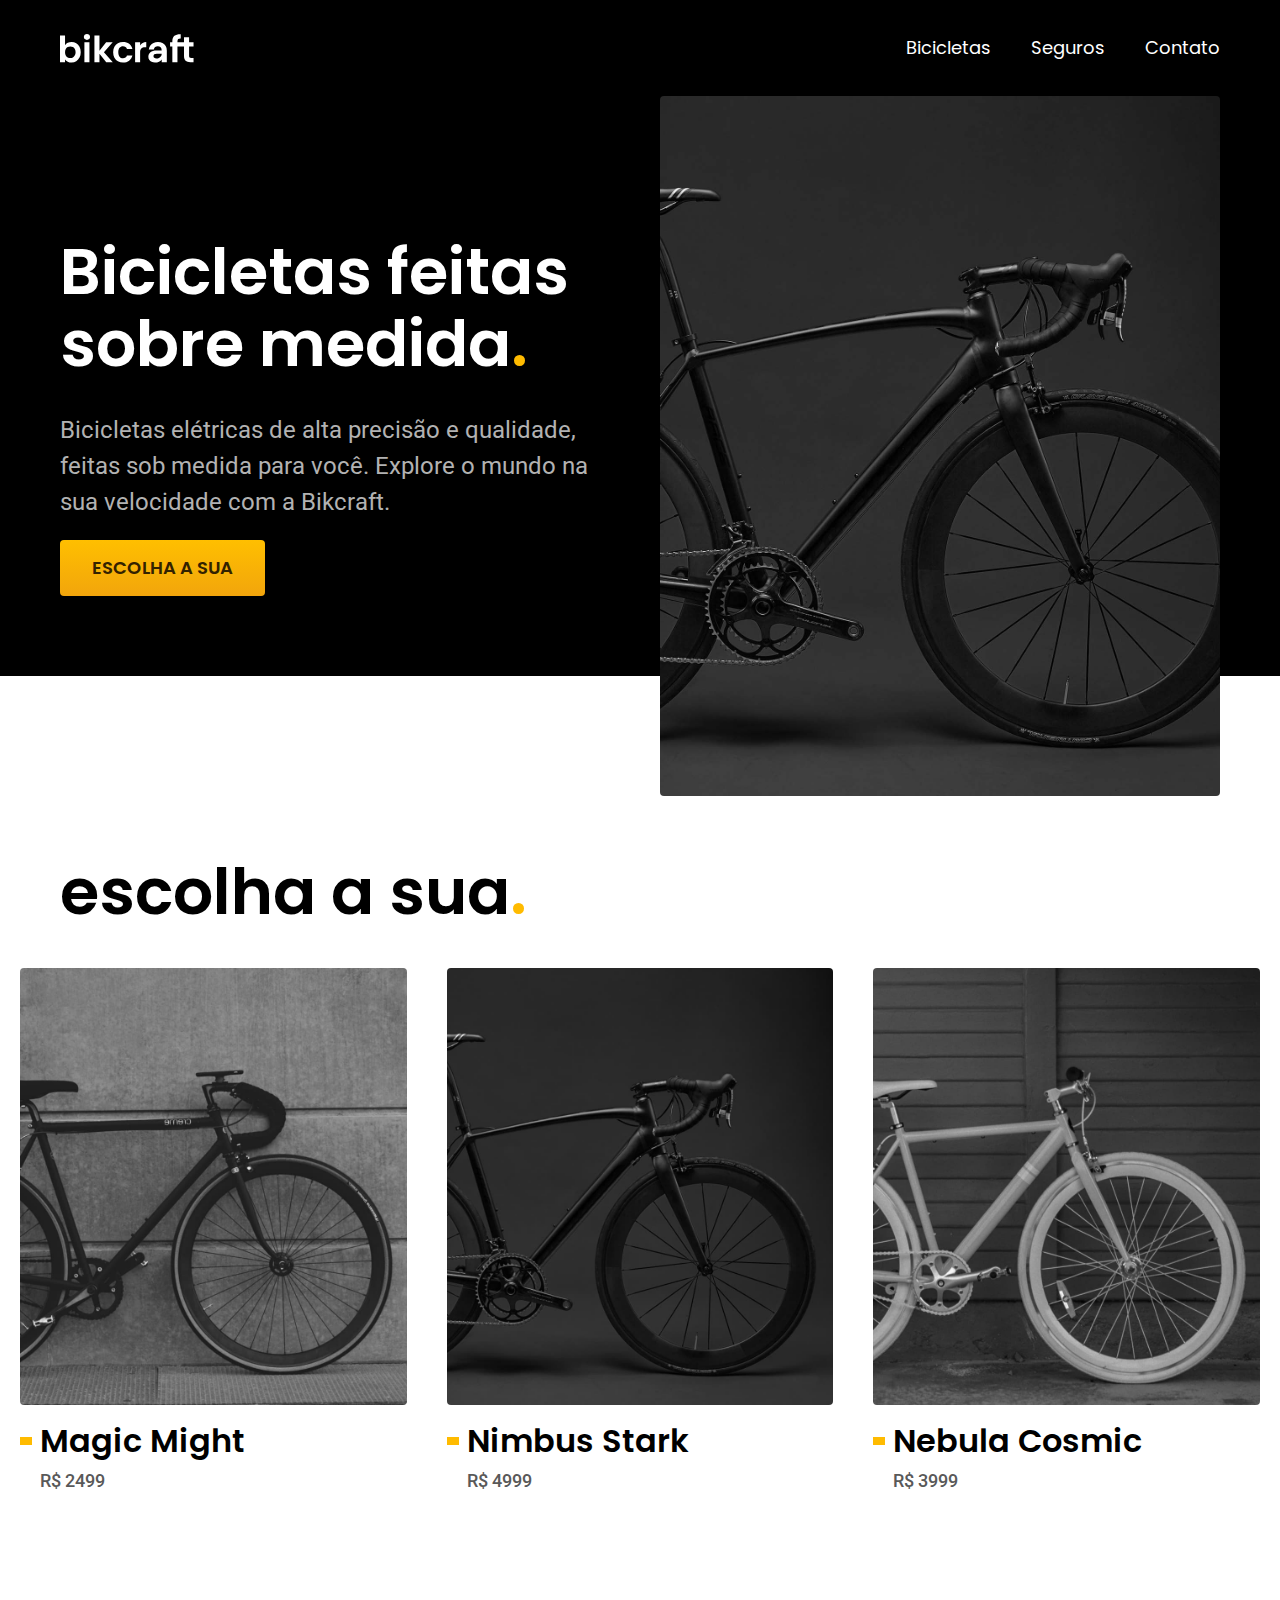
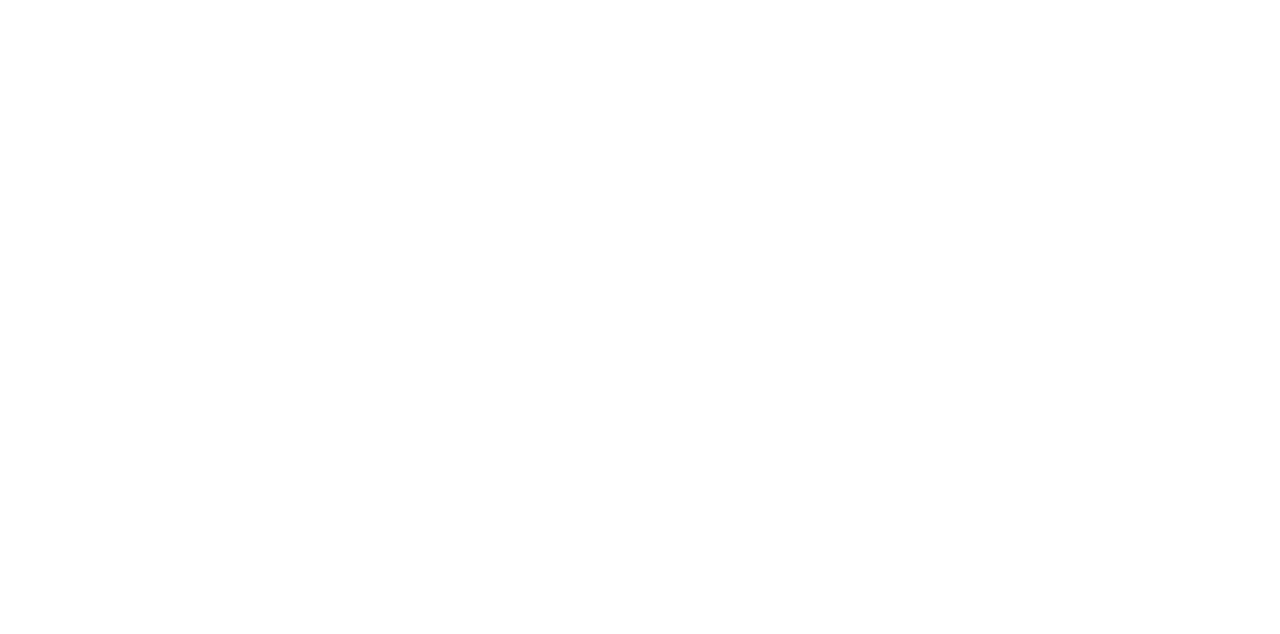
==== index.html @ d70c9c98 "descomentei-fontes" ====
<!DOCTYPE html>
<html lang="pt-br">

<head>
  <meta charset="UTF-8">
  <meta name="viewport" content="width=device-width, initial-scale=1.0">
  <title>Bikcraft - Bicicletas Elétricas</title>
  <meta name="description" content="Bicicletas elétricas de alta precisão e qualidade, feitas sob medida para o cliente. Explore o mundo na sua velocidade com a Bikcraft.">

  <link rel="stylesheet" href="./css/style.css">

  <link rel="preconnect" href="https://fonts.googleapis.com">
  <link rel="preconnect" href="https://fonts.gstatic.com" crossorigin>
  <link href="https://fonts.googleapis.com/css2?family=Poppins:wght@400;600&family=Roboto:wght@400;500&display=swap" rel="stylesheet">
</head>

<body>
  <header class="header-bg">
    <div class="header container">
      <a href="./">
        <img src="./img/bikcraft.svg" alt="Bokcraft">
      </a>

      <nav aria-label="primaria">
        <ul class="header-menu font-1-m cor-0">
          <li><a href="./bicicletas.html">Bicicletas</a></li>
          <li><a href="./seguros.html">Seguros</a></li>
          <li><a href="./contato.html">Contato</a></li>
        </ul>
      </nav>
    </div>
  </header>

  <main class="introducao-bg">
    <div class="introducao container">
      <div class="introducao-conteudo">
        <h1 class="font-1-xxl cor-0">Bicicletas feitas sobre medida<span class="cor-p1">.</span></h1>
        <p class="font-2-l cor-5">Bicicletas elétricas de alta precisão e qualidade, feitas sob medida para você. Explore o mundo na sua velocidade com a Bikcraft.</p>
        <a class="botao" href="./bicicletas.html">Escolha a sua</a>
      </div>
      <div>
        <img src="./img/fotos/introducao.jpg" alt="Bicicleta elétrica preta.">
      </div>
    </div>
  </main>

  <article class="bicicletas-lista">
    <h2 class="container font-1-xxl">escolha a sua<span class="cor-p1">.</span></h2>

    <ul>
      <li>
        <a href="./bicicletas/magic.html">
          <img src="./img/bicicletas/magic-home.jpg" alt="Bicicleta Home">
          <h3 class="font-1-xl">Magic Might</h3>
          <span class="font-2-m cor-8">R$ 2499</span>
        </a>
      </li>
      <li>
        <a href="./bicicletas/nimbus.html">
          <img src="./img/bicicletas/nimbus-home.jpg" alt="Bicicleta Home">
          <h3 class="font-1-xl">Nimbus Stark</h3>
          <span class="font-2-m cor-8">R$ 4999</span>
        </a>
      </li>
      <li>
        <a href="./bicicletas/nebula.html">
          <img src="./img/bicicletas/nebula-home.jpg" alt="Bicicleta Home">
          <h3 class="font-1-xl">Nebula Cosmic</h3>
          <span class="font-2-m cor-8">R$ 3999</span>
        </a>
      </li>
    </ul>
  </article>
</body>

</html>
---- css/style.css ----
@import "./global/global.css";
@import "./utilidades/tipografia.css";
@import "./utilidades/cores.css";

@import "./global/header.css";

/* UTILIDADES */
@import "./utilidades/componentes.css";

/* HOME */
@import "./home/introducao.css";

/* BICICLETAS */
@import "./bicicletas/bicicletas-lista.css";
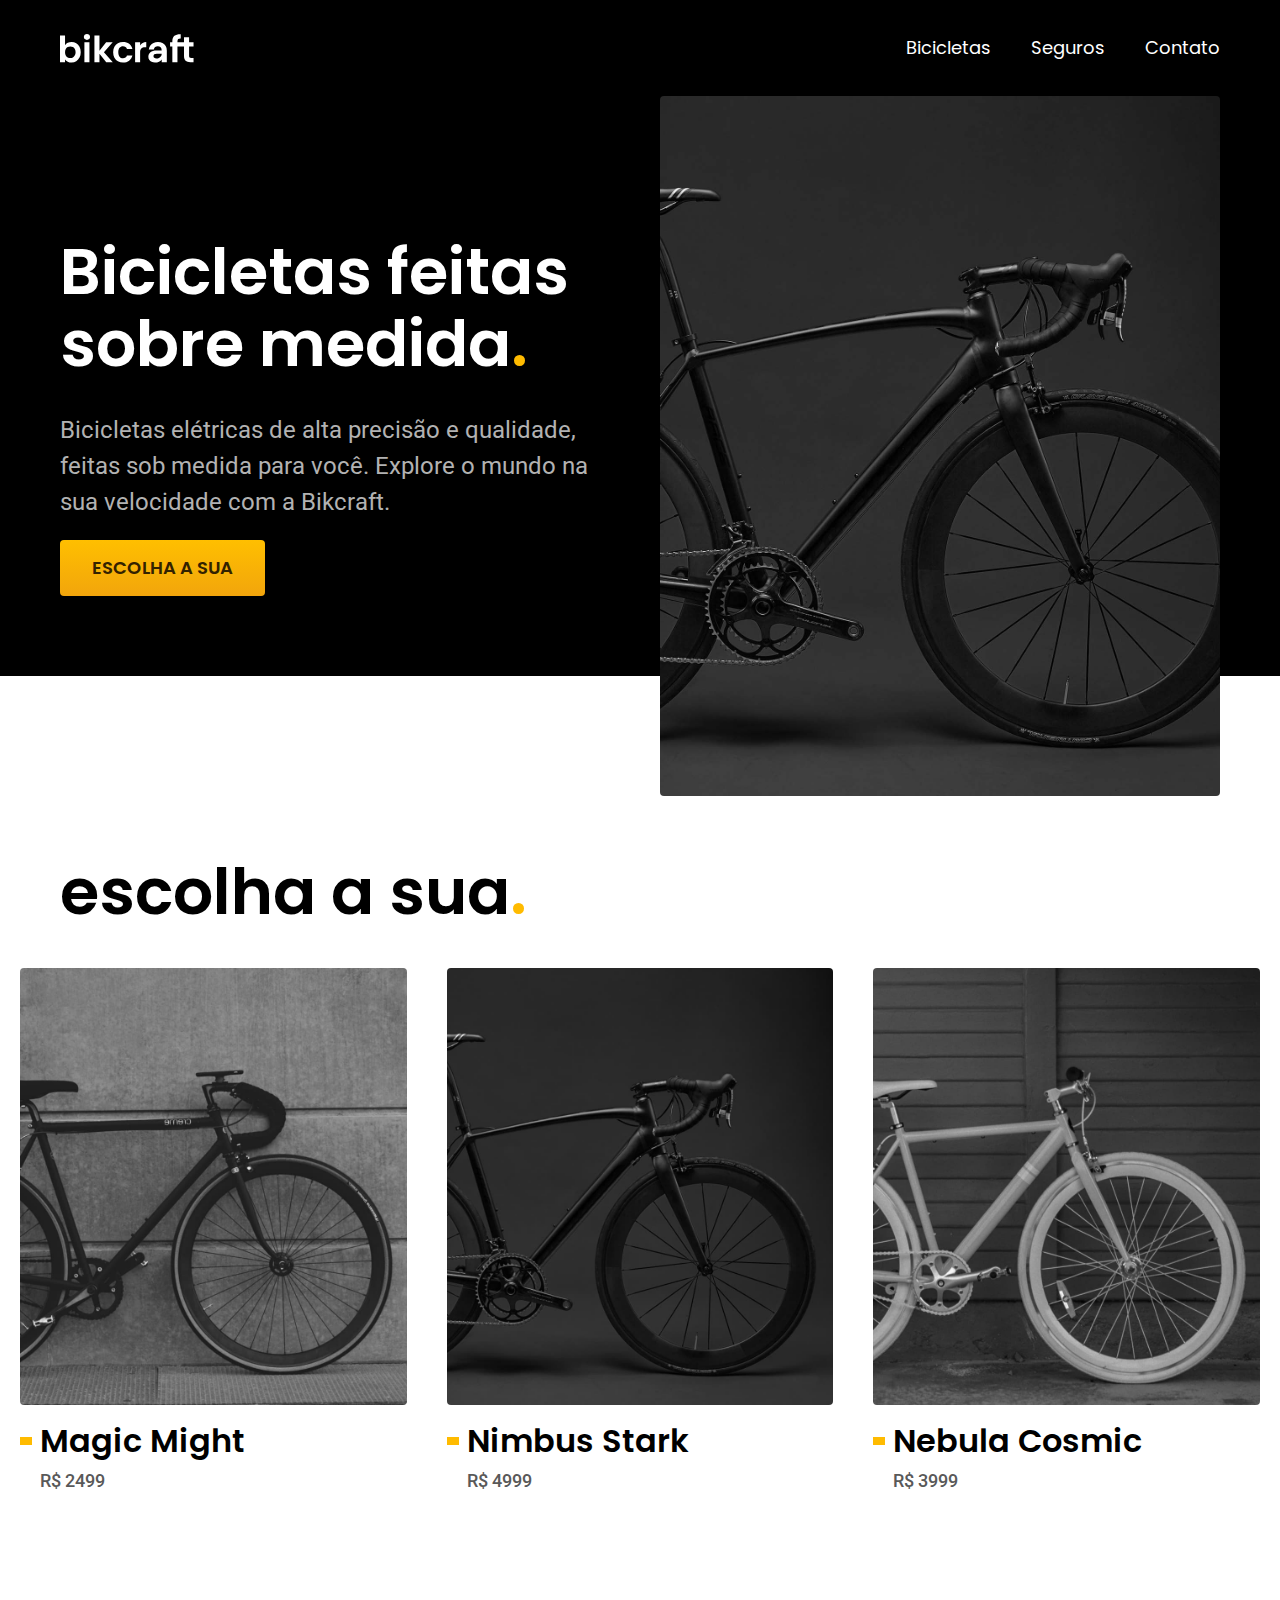
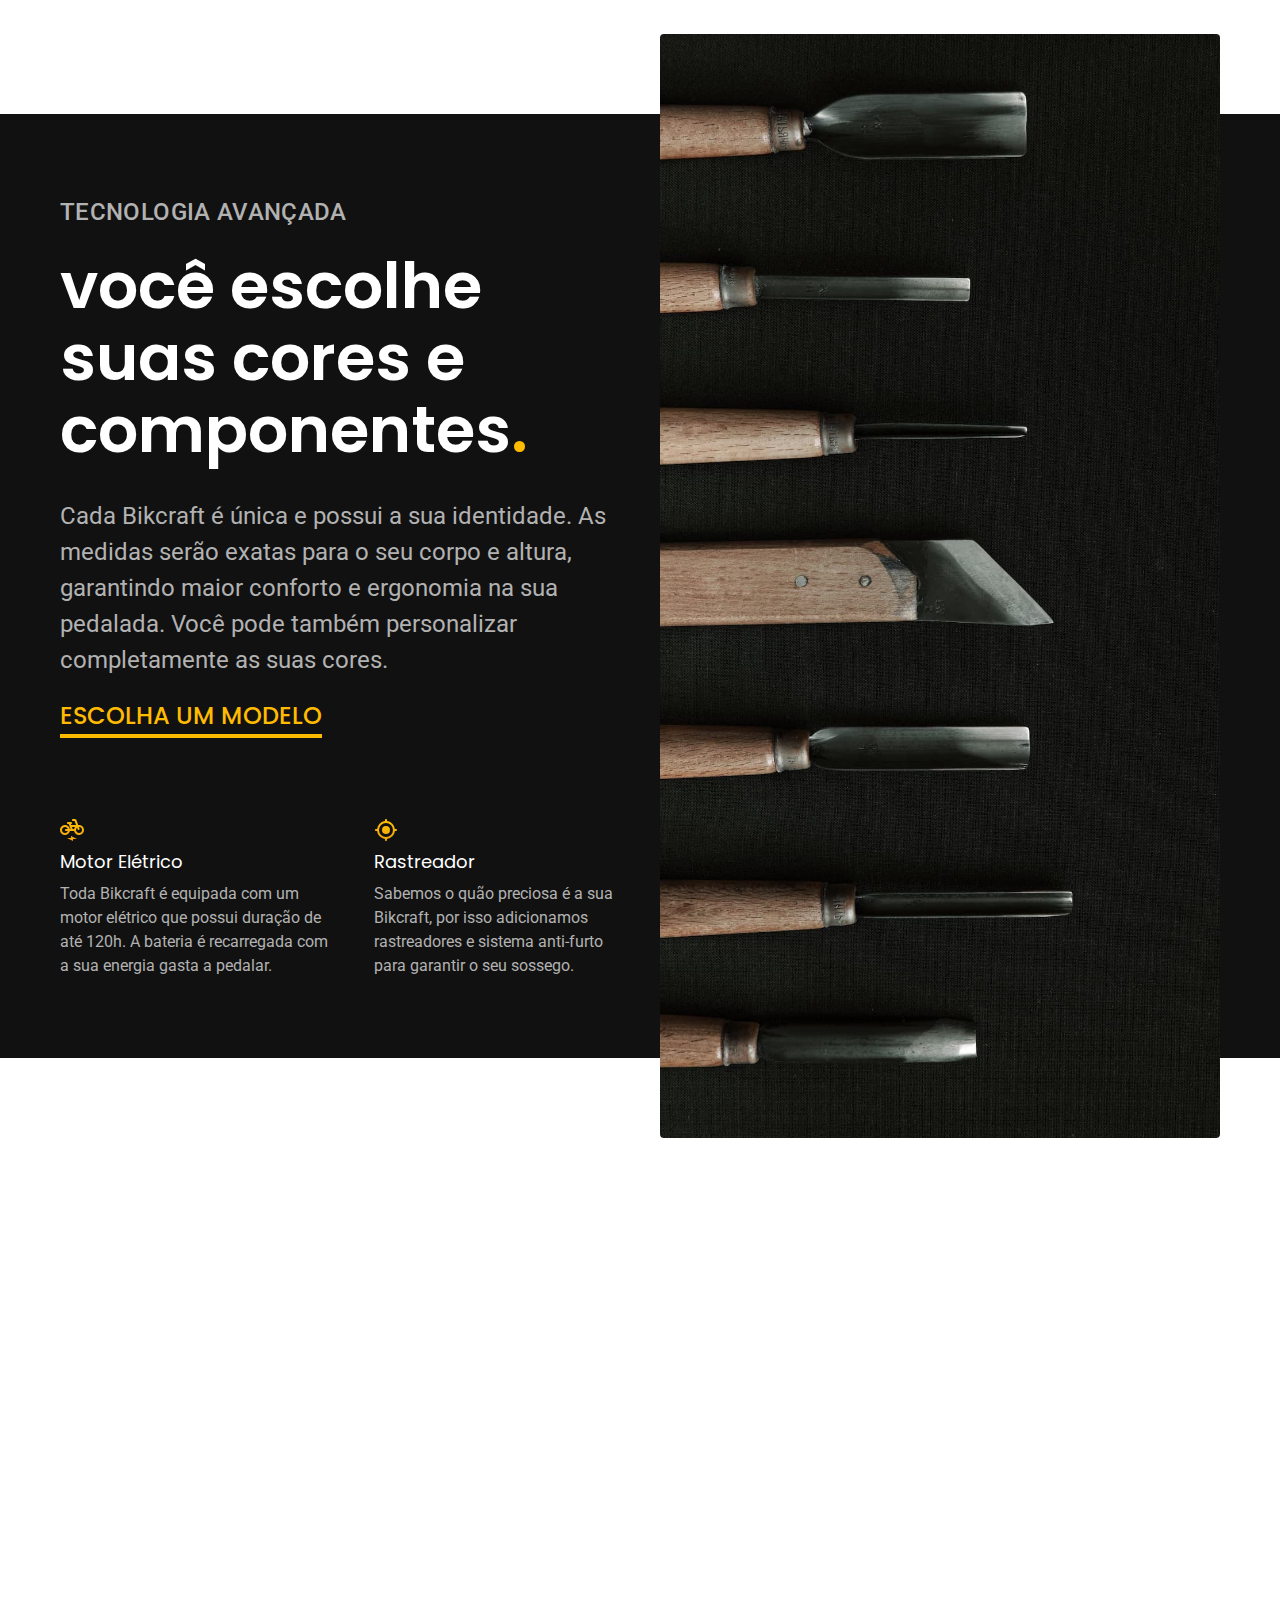
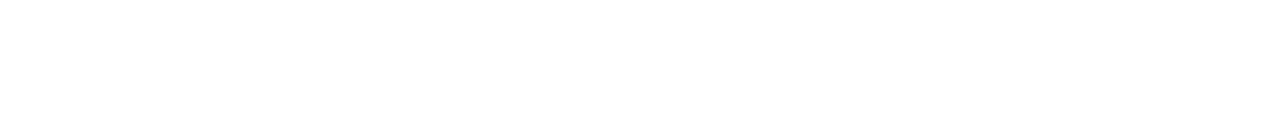
==== commit e5528b30: "tecnologia-css" ====
--- a/index.html
+++ b/index.html
@@ -71,6 +71,32 @@
       </li>
     </ul>
   </article>
+
+  <article class="tecnologia-bg">
+    <div class="tecnologia container">
+      <div class="tecnologia-conteudo">
+        <span class="font-2-l-b cor-5">Tecnologia Avançada</span>
+        <h2 class="font-1-xxl cor-0">você escolhe suas cores e componentes<span class="cor-p1">.</span></h2>
+        <p class="font-2-l cor-5">Cada Bikcraft é única e possui a sua identidade. As medidas serão exatas para o seu corpo e altura, garantindo maior conforto e ergonomia na sua pedalada. Você pode também personalizar completamente as suas cores.</p>
+        <a class="link" href="./bicicletas.html">Escolha um modelo</a>
+        <div class="tecnologia-vantagens">
+          <div>
+            <img src="./img/icones/eletrica.svg" alt="">
+            <h3 class="font-1-m cor-0">Motor Elétrico</h3>
+            <p class="font-2-s cor-5">Toda Bikcraft é equipada com um motor elétrico que possui duração de até 120h. A bateria é recarregada com a sua energia gasta a pedalar.</p>
+          </div>
+          <div>
+            <img src="./img/icones/rastreador.svg" alt="">
+            <h3 class="font-1-m cor-0">Rastreador</h3>
+            <p class="font-2-s cor-5">Sabemos o quão preciosa é a sua Bikcraft, por isso adicionamos rastreadores e sistema anti-furto para garantir o seu sossego.</p>
+          </div>
+        </div>
+      </div>
+      <div class="tecnologia-imagem">
+        <img src="./img/fotos/tecnologia.jpg" alt="">
+      </div>
+    </div>
+  </article>
 </body>
 
 </html>--- a/css/style.css
+++ b/css/style.css
@@ -9,6 +9,7 @@
 
 /* HOME */
 @import "./home/introducao.css";
+@import "./home/tecnologia.css";
 
 /* BICICLETAS */
 @import "./bicicletas/bicicletas-lista.css";
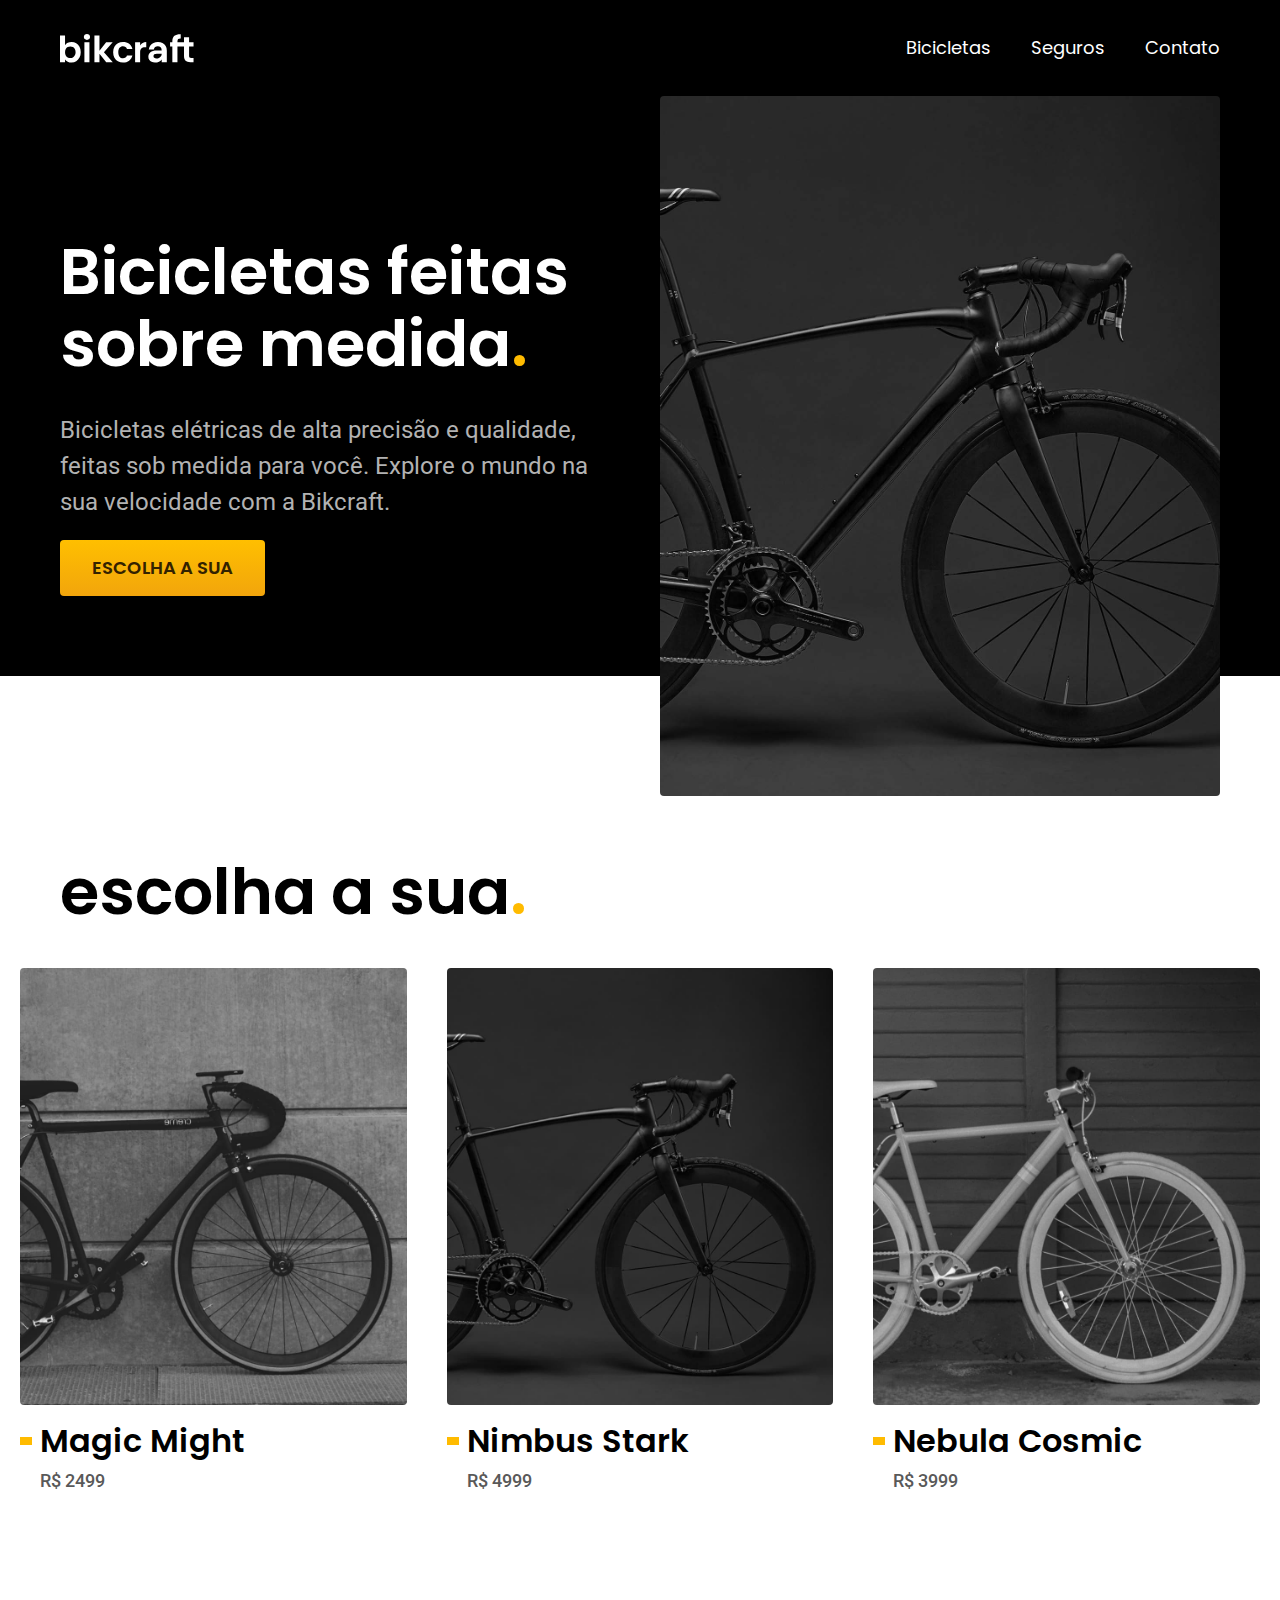
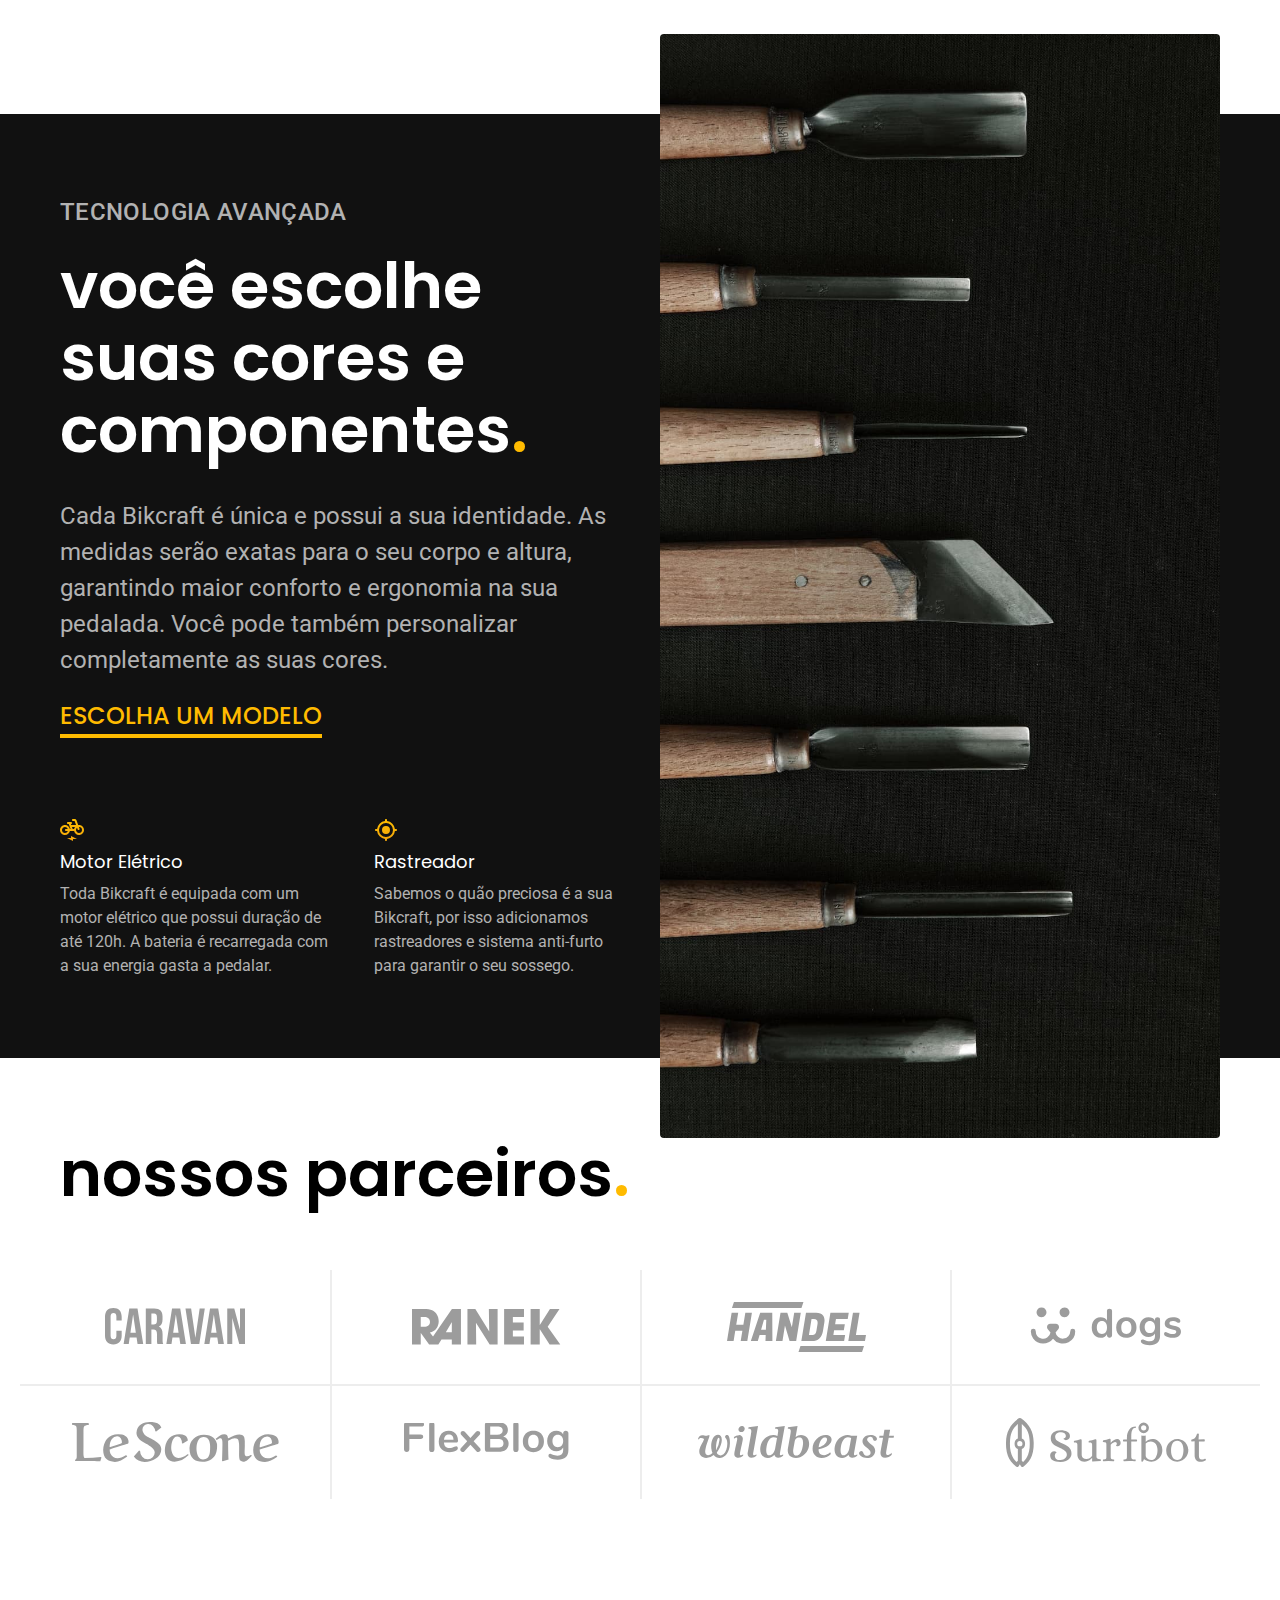
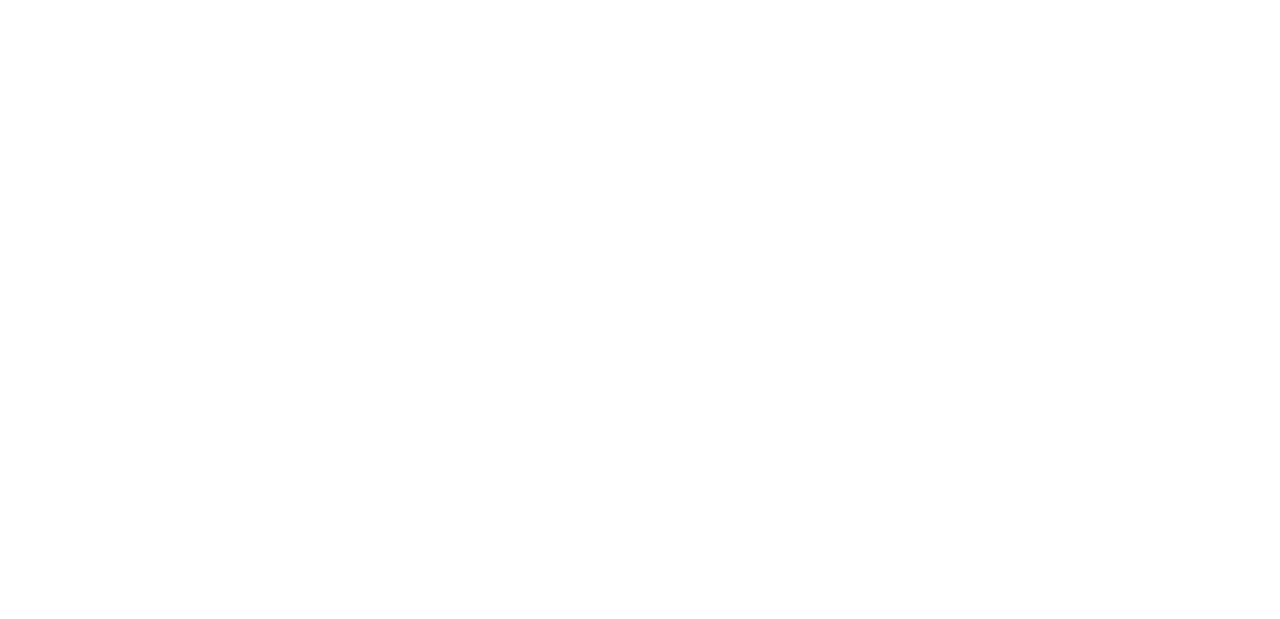
==== commit 956ee604: "parceiros" ====
--- a/index.html
+++ b/index.html
@@ -97,6 +97,21 @@
       </div>
     </div>
   </article>
+
+  <section class="parceiros" aria-label="Nossos parceiros">
+    <h2 class="container font-1-xxl">nossos parceiros<span class="cor-p1">.</span></h2>
+
+    <ul>
+      <li><img src="./img/parceiros/caravan.svg" alt="caravan"></li>
+      <li><img src="./img/parceiros/ranek.svg" alt="ranek"></li>
+      <li><img src="./img/parceiros/handel.svg" alt="handel"></li>
+      <li><img src="./img/parceiros/dogs.svg" alt="dogs"></li>
+      <li><img src="./img/parceiros/lescone.svg" alt="lescone"></li>
+      <li><img src="./img/parceiros/flexblog.svg" alt="flexblog"></li>
+      <li><img src="./img/parceiros/wildbeast.svg" alt="wildbeast"></li>
+      <li><img src="./img/parceiros/surfbot.svg" alt="surfbot"></li>
+    </ul>
+  </section>
 </body>
 
 </html>--- a/css/style.css
+++ b/css/style.css
@@ -10,6 +10,7 @@
 /* HOME */
 @import "./home/introducao.css";
 @import "./home/tecnologia.css";
+@import "./home/parceiros.css";
 
 /* BICICLETAS */
 @import "./bicicletas/bicicletas-lista.css";
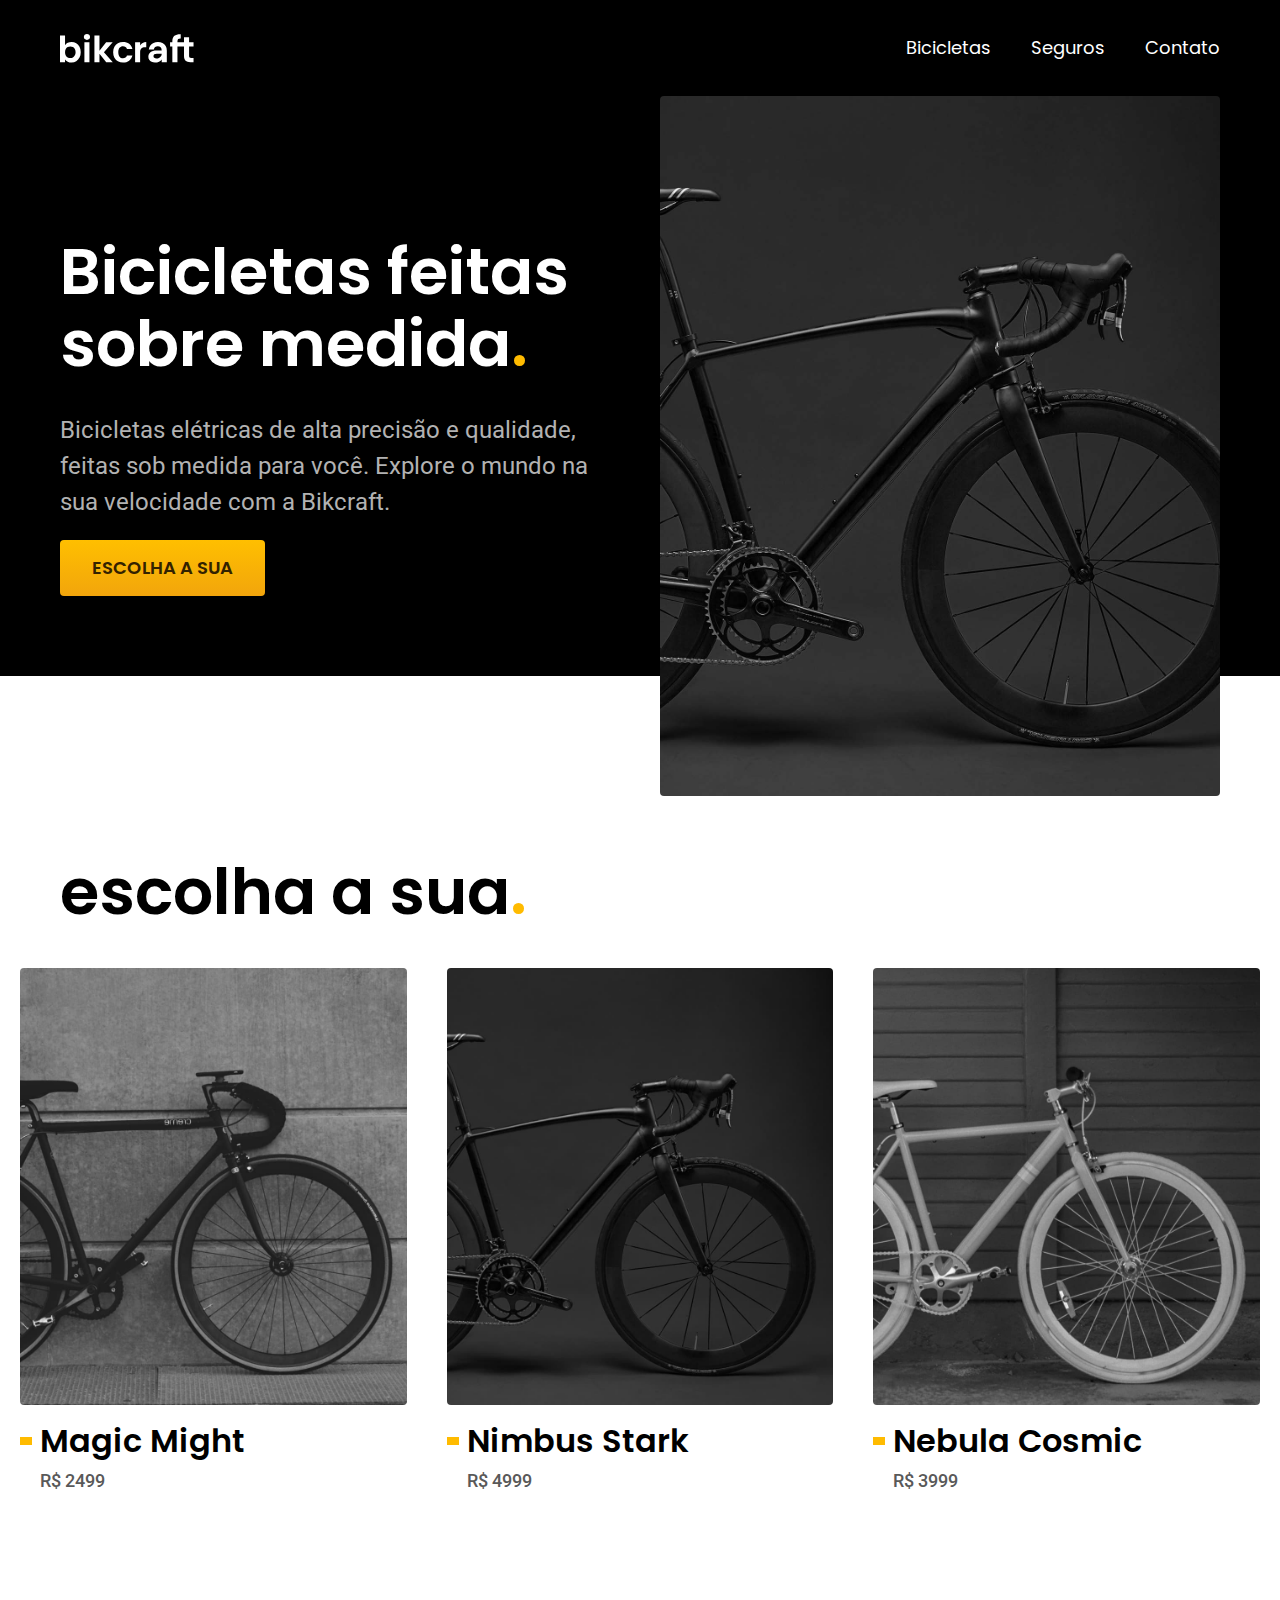
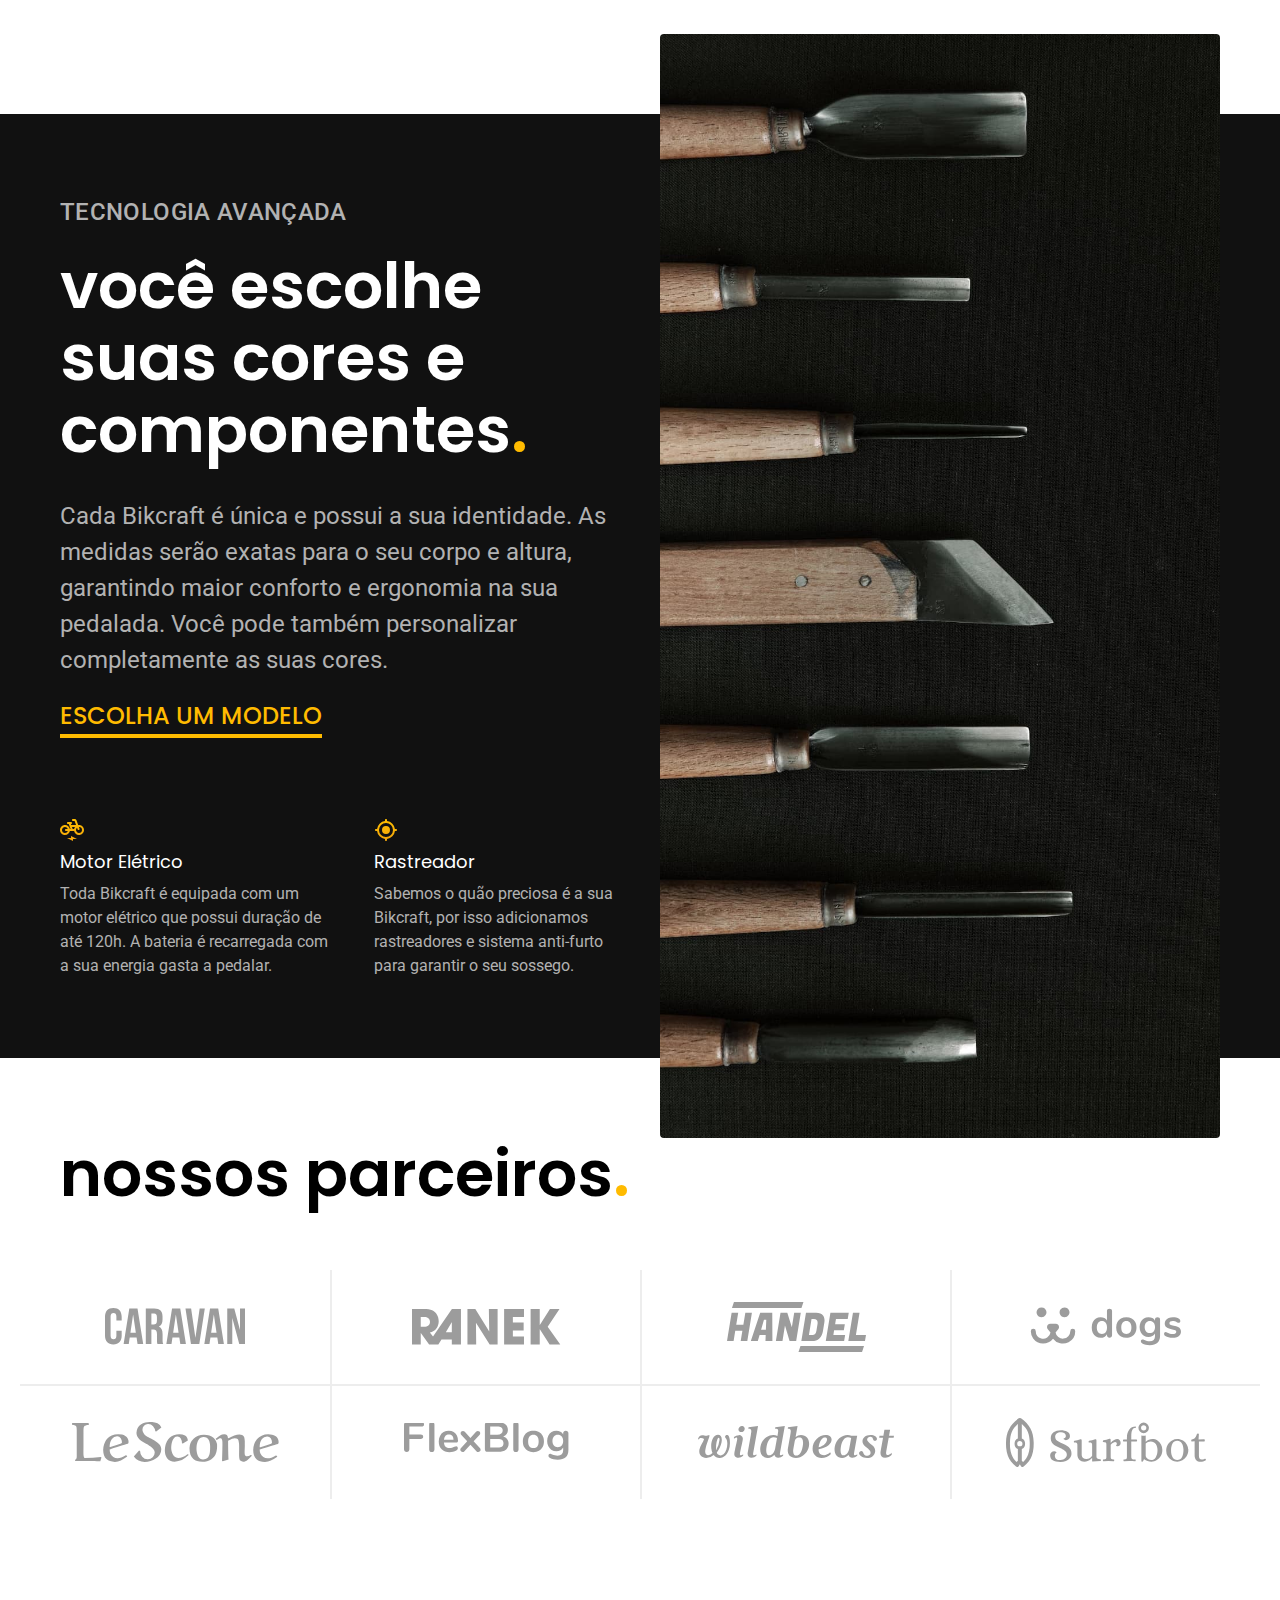
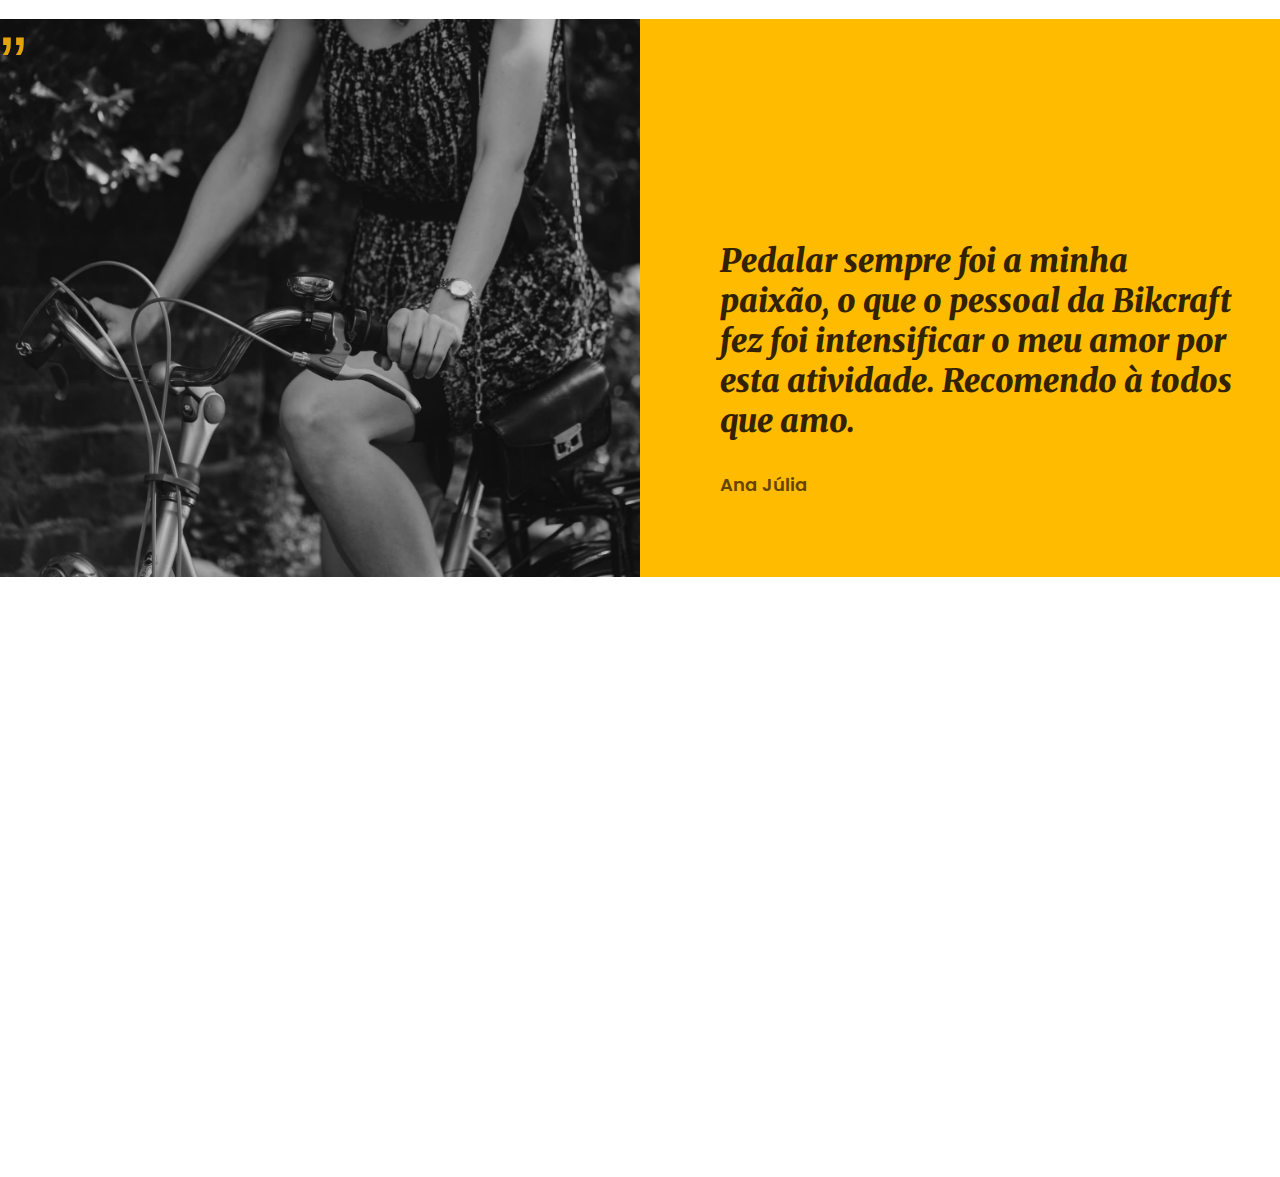
==== commit 952f6d4f: "depoimentos" ====
--- a/index.html
+++ b/index.html
@@ -11,7 +11,7 @@
 
   <link rel="preconnect" href="https://fonts.googleapis.com">
   <link rel="preconnect" href="https://fonts.gstatic.com" crossorigin>
-  <link href="https://fonts.googleapis.com/css2?family=Poppins:wght@400;600&family=Roboto:wght@400;500&display=swap" rel="stylesheet">
+  <link href="https://fonts.googleapis.com/css2?family=Poppins:wght@400;600&family=Roboto:wght@400;500&family=Merriweather:ital,wght@1,900&display=swap" rel="stylesheet">
 </head>
 
 <body>
@@ -112,6 +112,18 @@
       <li><img src="./img/parceiros/surfbot.svg" alt="surfbot"></li>
     </ul>
   </section>
+
+  <section class="depoimento" aria-label="Depoimento">
+    <div>
+      <img src="./img/fotos/depoimento.jpg" alt="Pessoa pedalando uma bicicleta Bikcraft">
+    </div>
+    <div class="depoimento-conteudo">
+      <blockquote class="font-1-xl cor-p5">
+        <p>Pedalar sempre foi a minha paixão, o que o pessoal da Bikcraft fez foi intensificar o meu amor por esta atividade. Recomendo à todos que amo.</p>
+      </blockquote>
+      <span class="font-1-m-b cor-p4">Ana Júlia</span>
+    </div>
+  </section>
 </body>
 
 </html>--- a/css/style.css
+++ b/css/style.css
@@ -11,6 +11,7 @@
 @import "./home/introducao.css";
 @import "./home/tecnologia.css";
 @import "./home/parceiros.css";
+@import "./home/depoimento.css";
 
 /* BICICLETAS */
 @import "./bicicletas/bicicletas-lista.css";
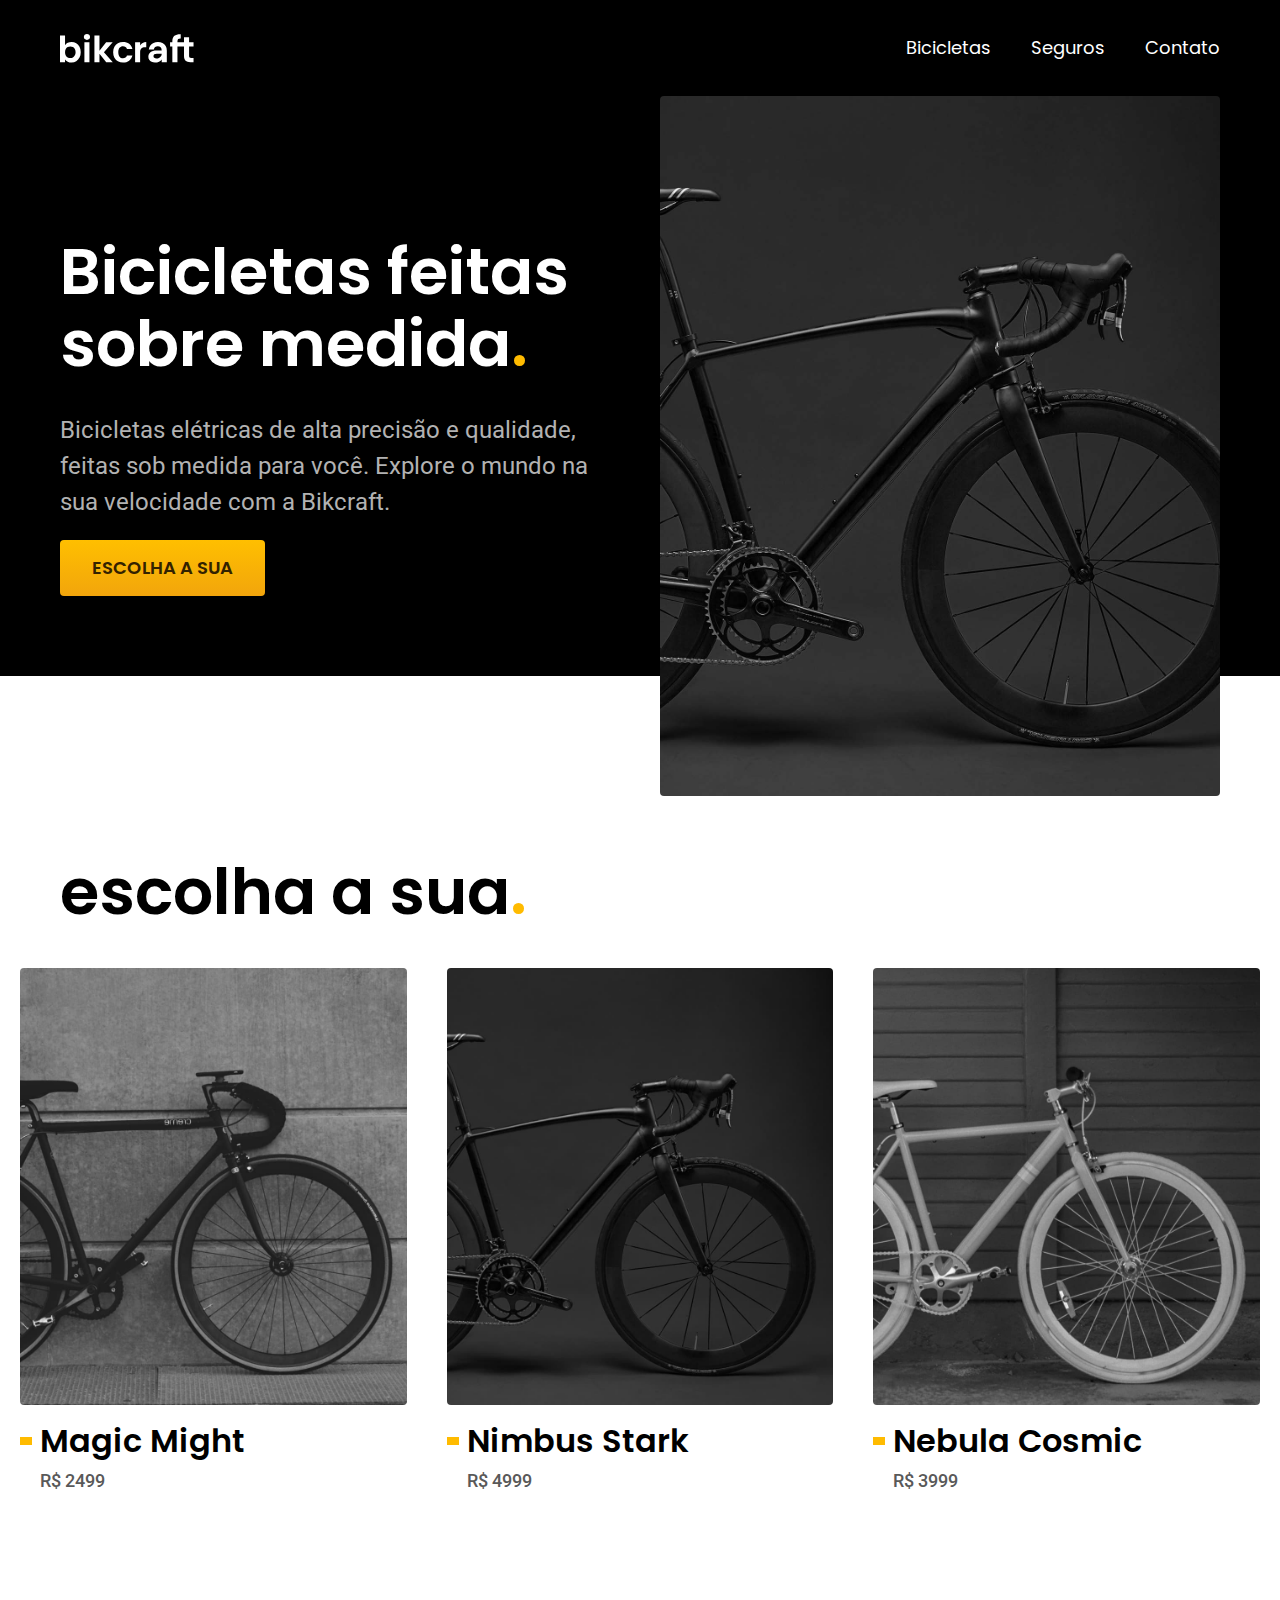
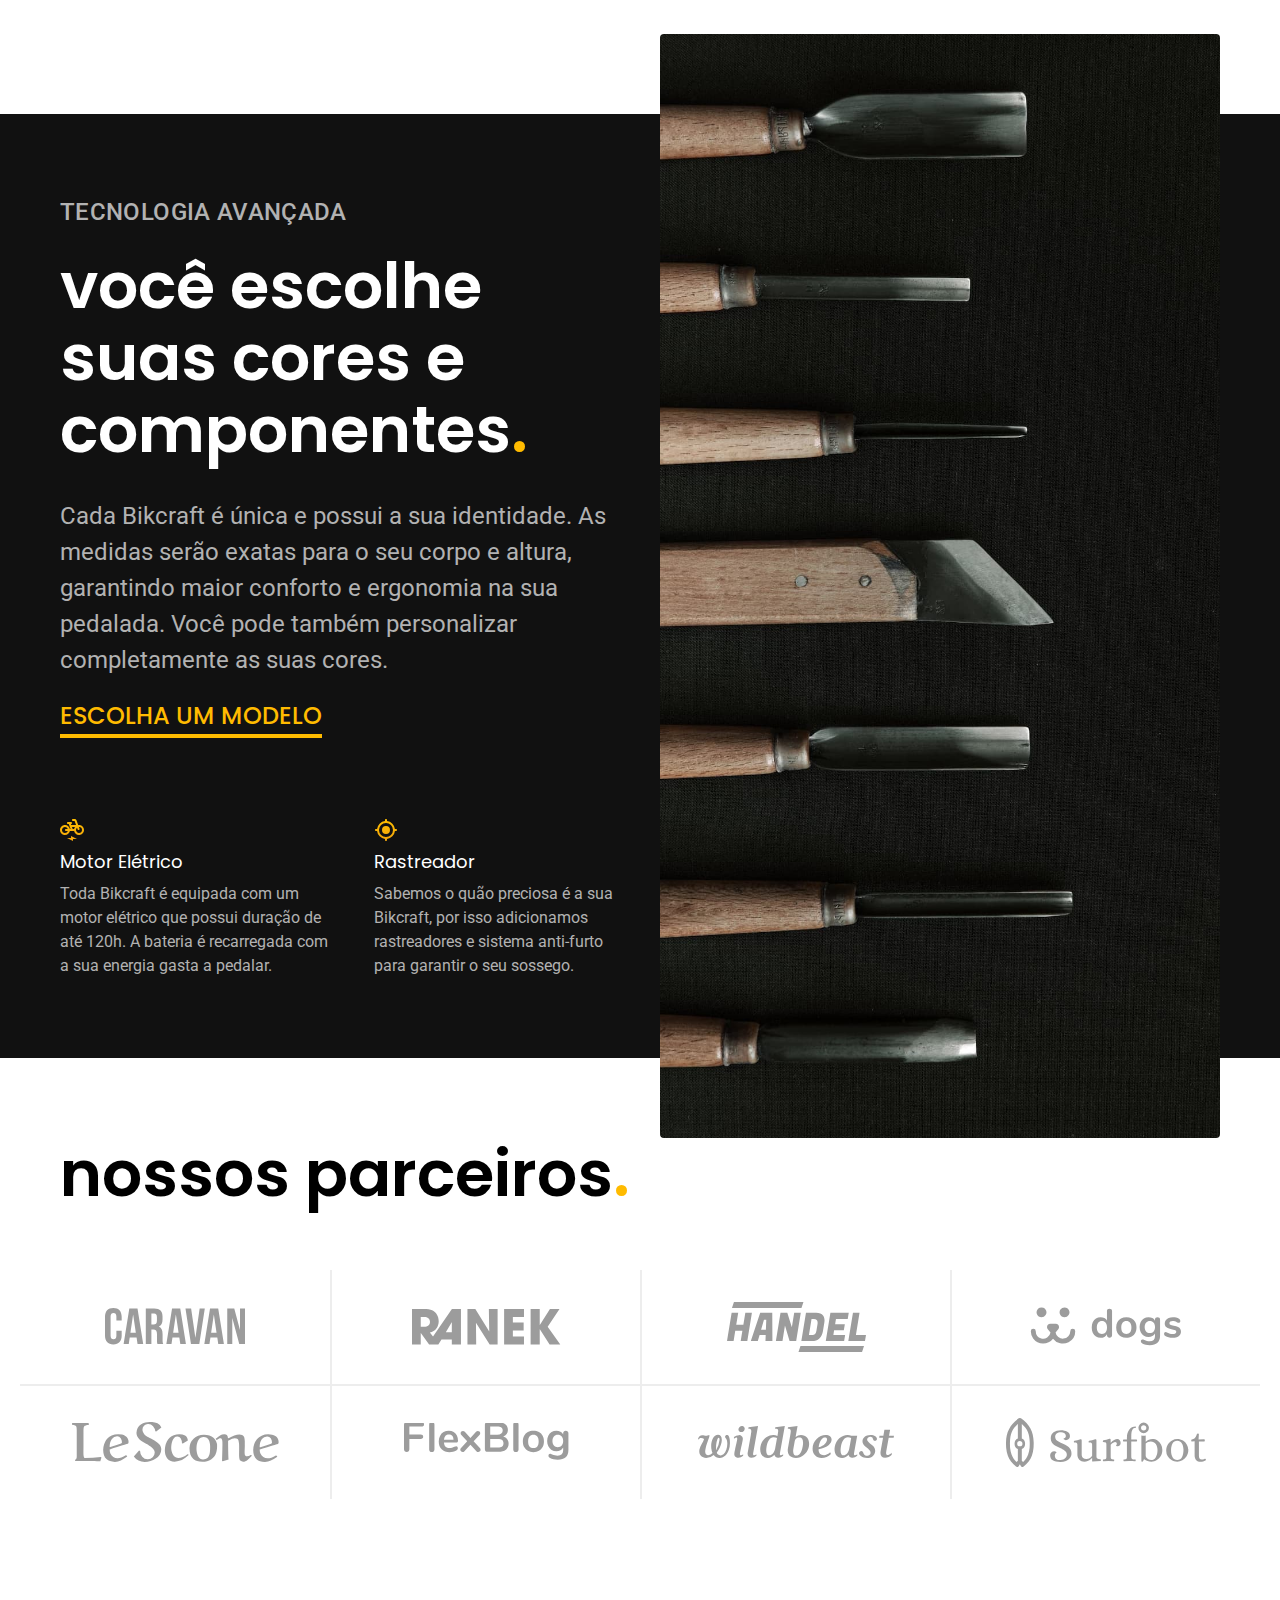
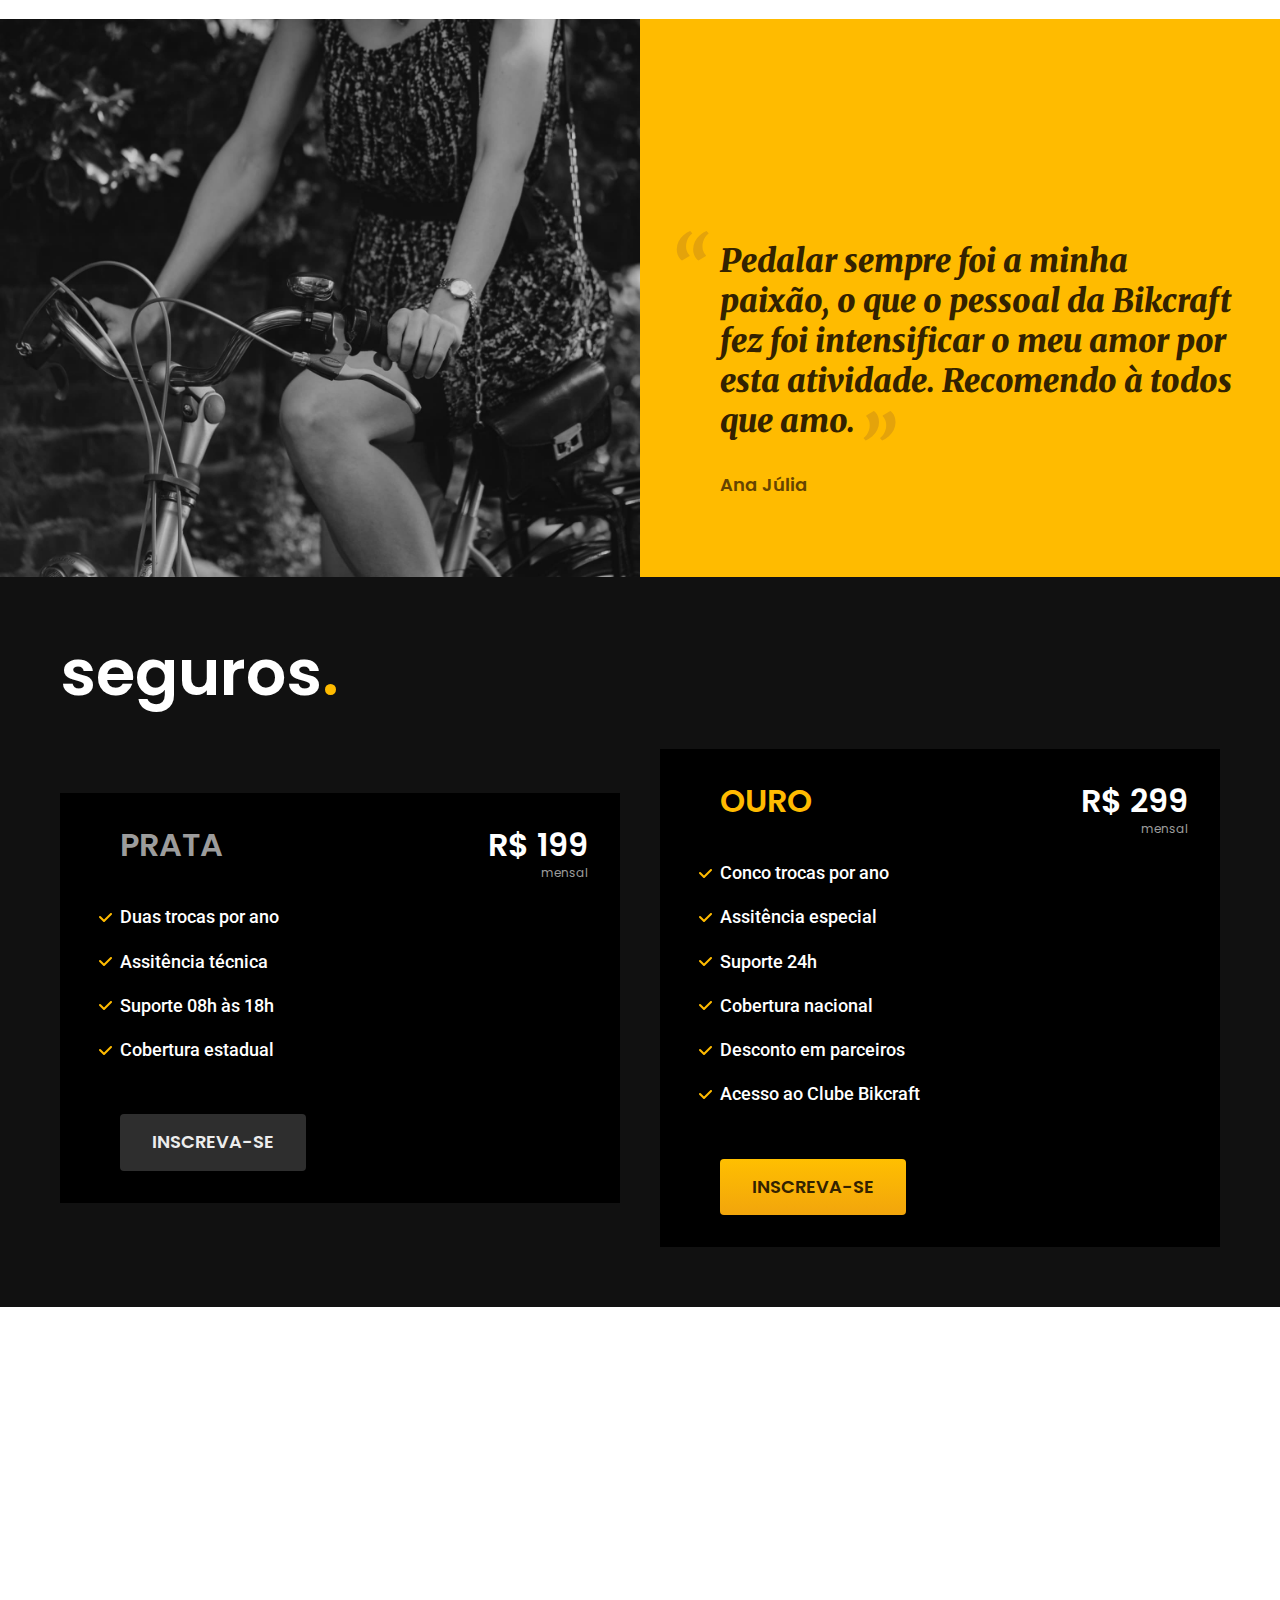
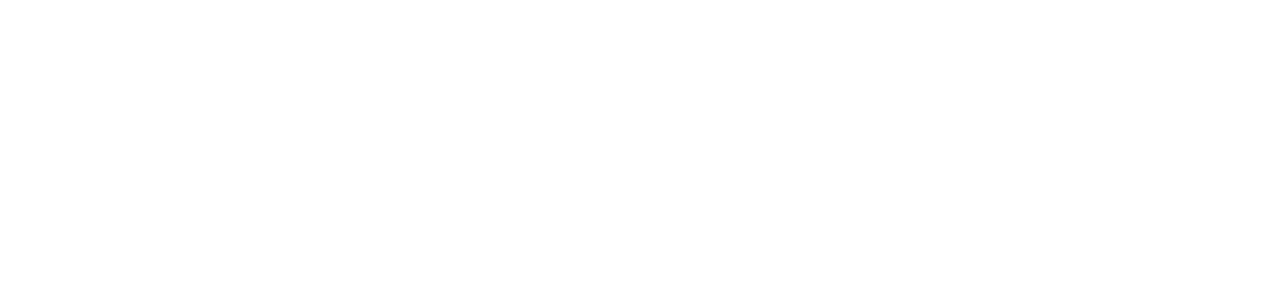
==== commit 797c57b4: "seguros" ====
--- a/index.html
+++ b/index.html
@@ -124,6 +124,36 @@
       <span class="font-1-m-b cor-p4">Ana Júlia</span>
     </div>
   </section>
+
+  <article class="seguros-bg">
+    <div class="seguros container">
+      <h2 class="font-1-xxl cor-0">seguros<span class="cor-p1">.</span></h2>
+      <div class="seguros-item">
+        <h3 class="font-1-xl cor-6">PRATA</h3>
+        <span class="font-1-xl cor-0">R$ 199 <span class="font-1-xs cor-6">mensal</span></span>
+        <ul class="font-2-m cor-0">
+          <li>Duas trocas por ano</li>
+          <li>Assitência técnica</li>
+          <li>Suporte 08h às 18h</li>
+          <li>Cobertura estadual</li>
+        </ul>
+        <a class="botao secundario" href="./orcamento.html">Inscreva-se</a>
+      </div>
+      <div class="seguros-item">
+        <h3 class="font-1-xl cor-p1">OURO</h3>
+        <span class="font-1-xl cor-0">R$ 299 <span class="font-1-xs cor-6">mensal</span></span>
+        <ul class="font-2-m cor-0">
+          <li>Conco trocas por ano</li>
+          <li>Assitência especial</li>
+          <li>Suporte 24h</li>
+          <li>Cobertura nacional</li>
+          <li>Desconto em parceiros</li>
+          <li>Acesso ao Clube Bikcraft</li>
+        </ul>
+        <a class="botao" href="./orcamento.html">Inscreva-se</a>
+      </div>
+    </div>
+  </article>
 </body>
 
 </html>--- a/css/style.css
+++ b/css/style.css
@@ -15,3 +15,6 @@
 
 /* BICICLETAS */
 @import "./bicicletas/bicicletas-lista.css";
+
+/* SEGUROS */
+@import "./seguros/seguros.css";
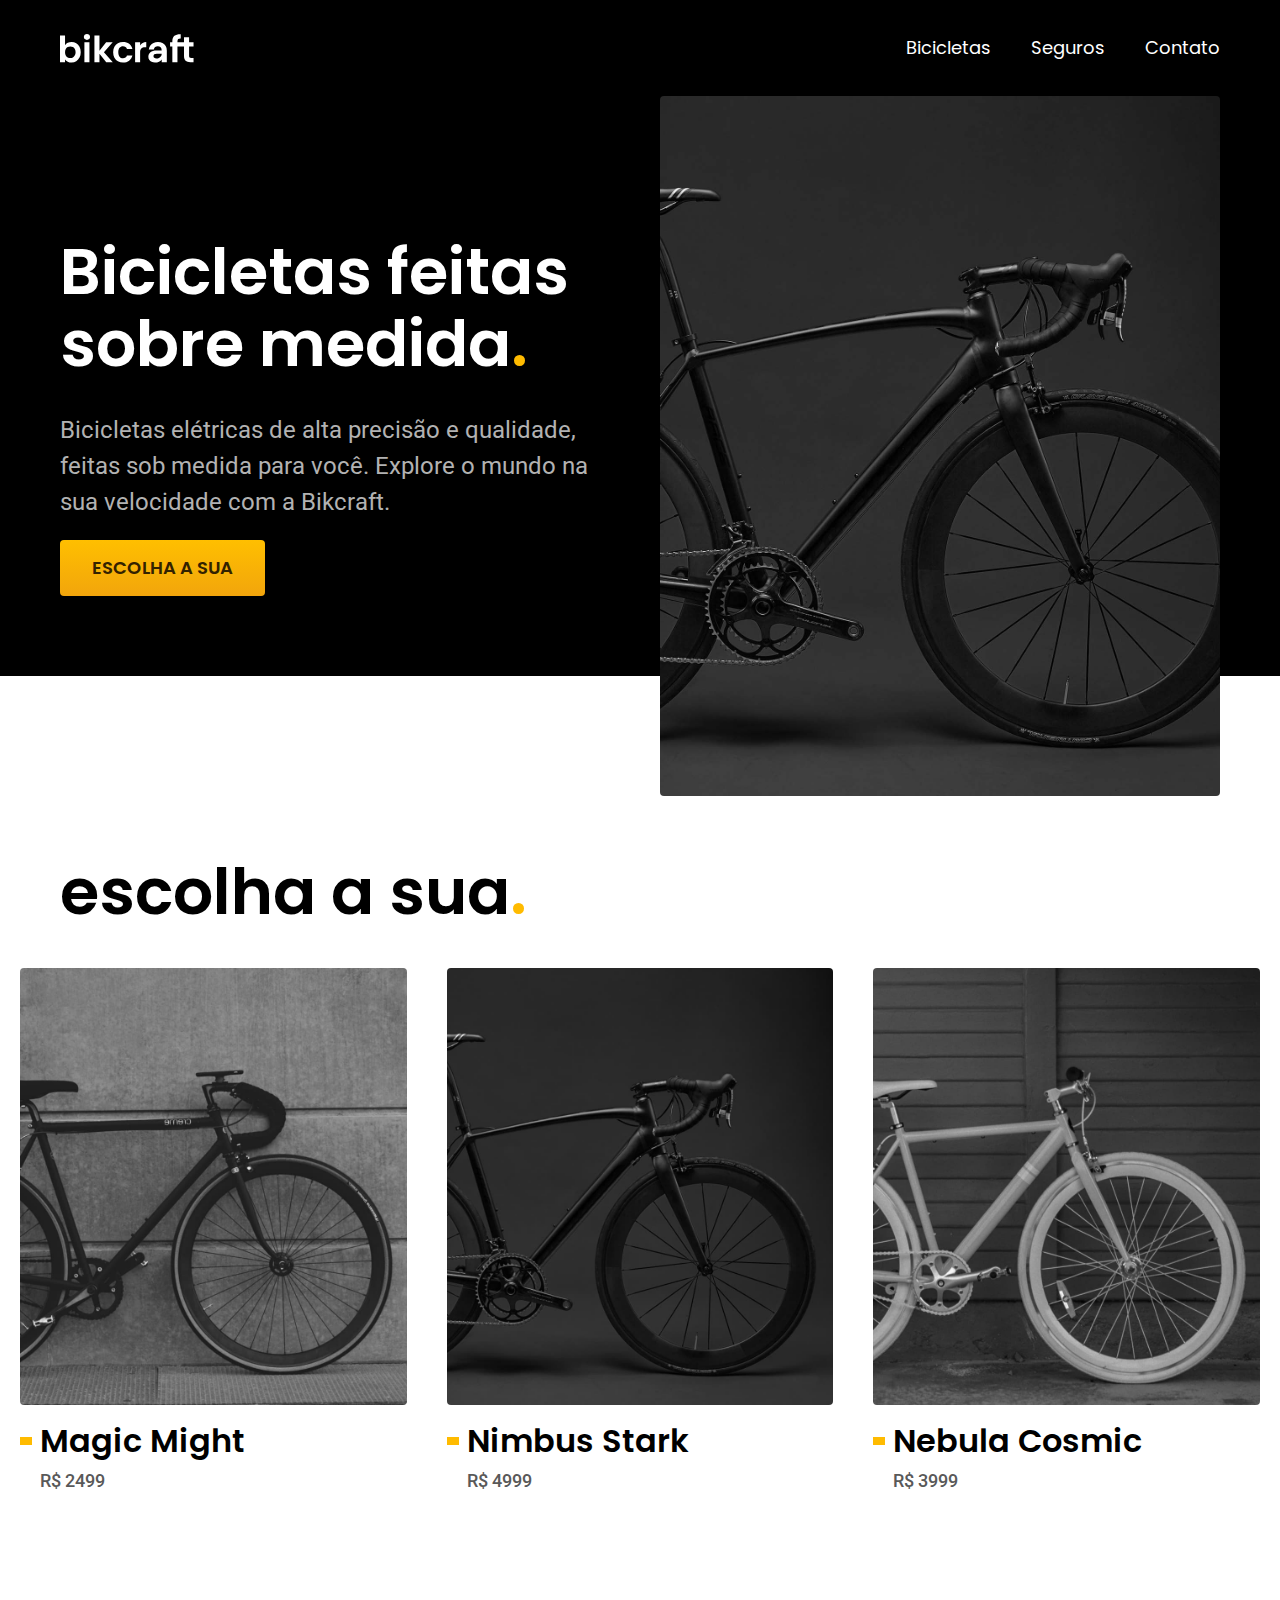
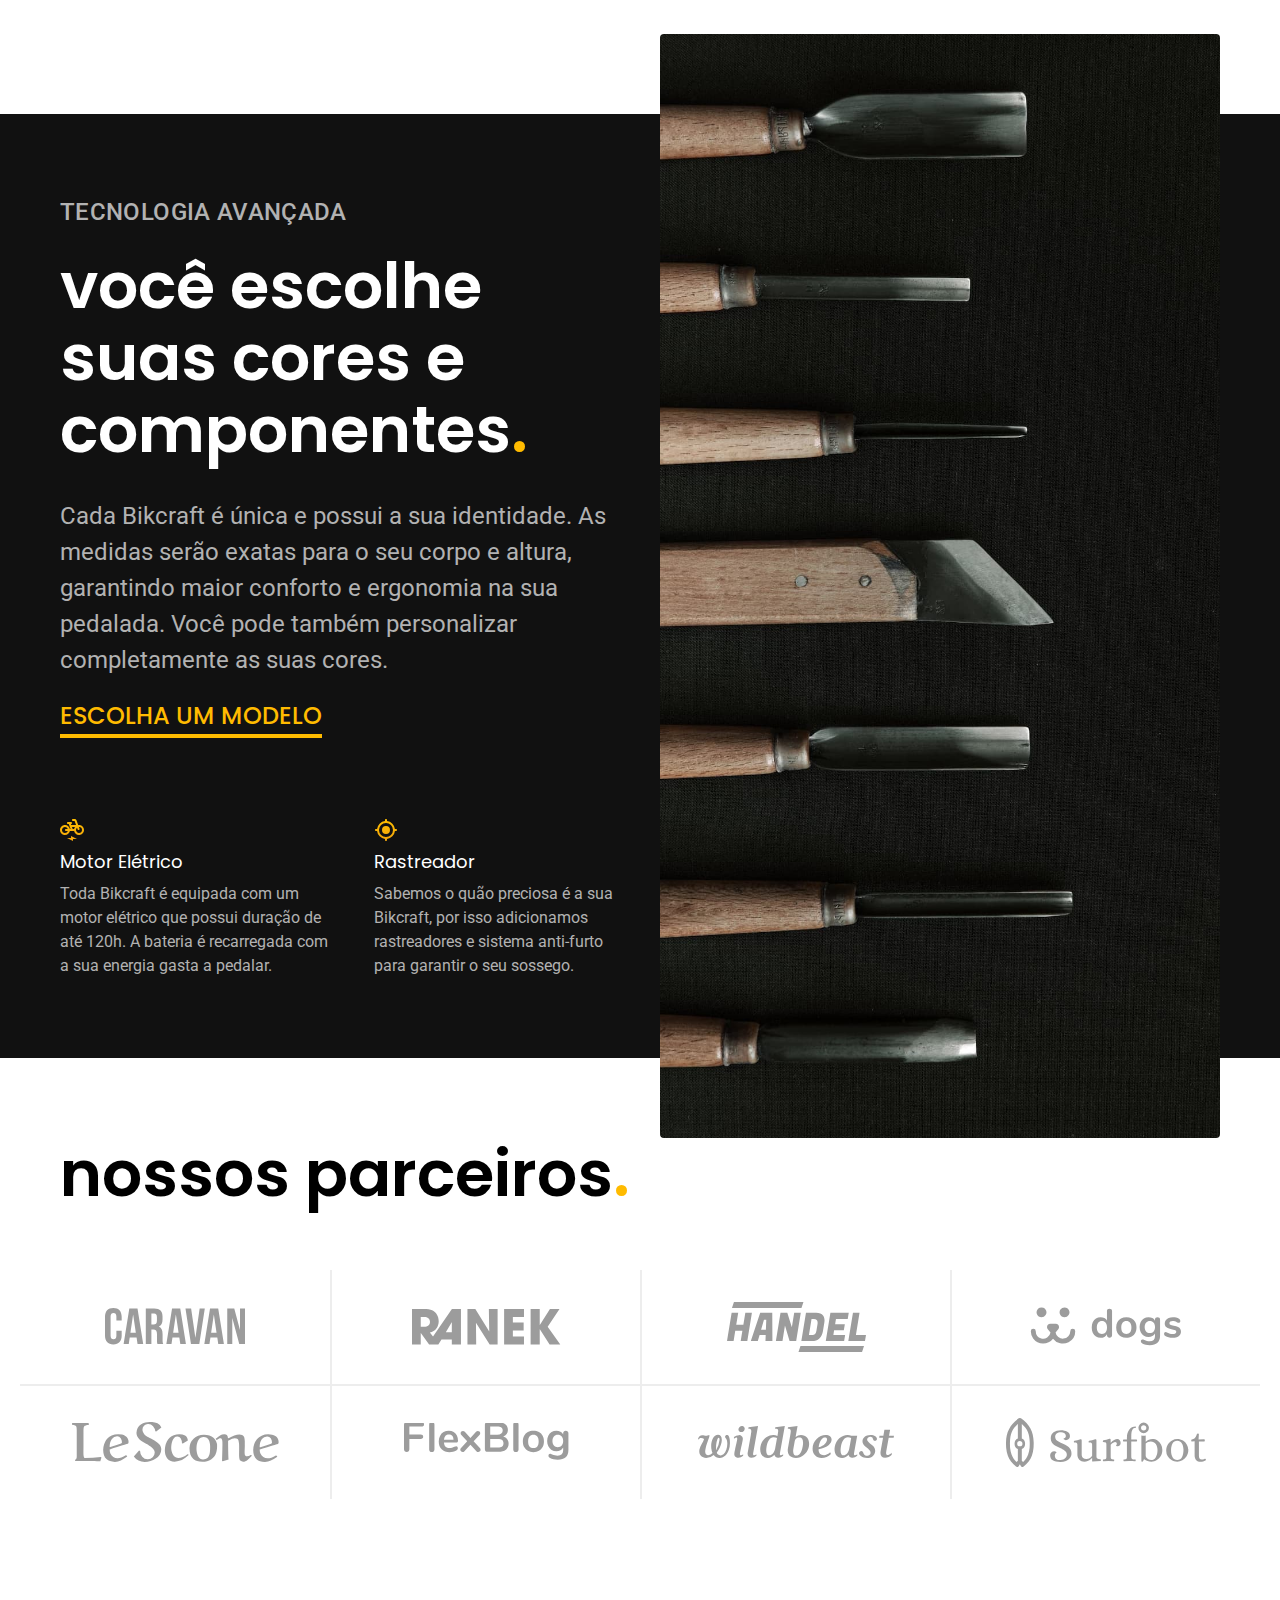
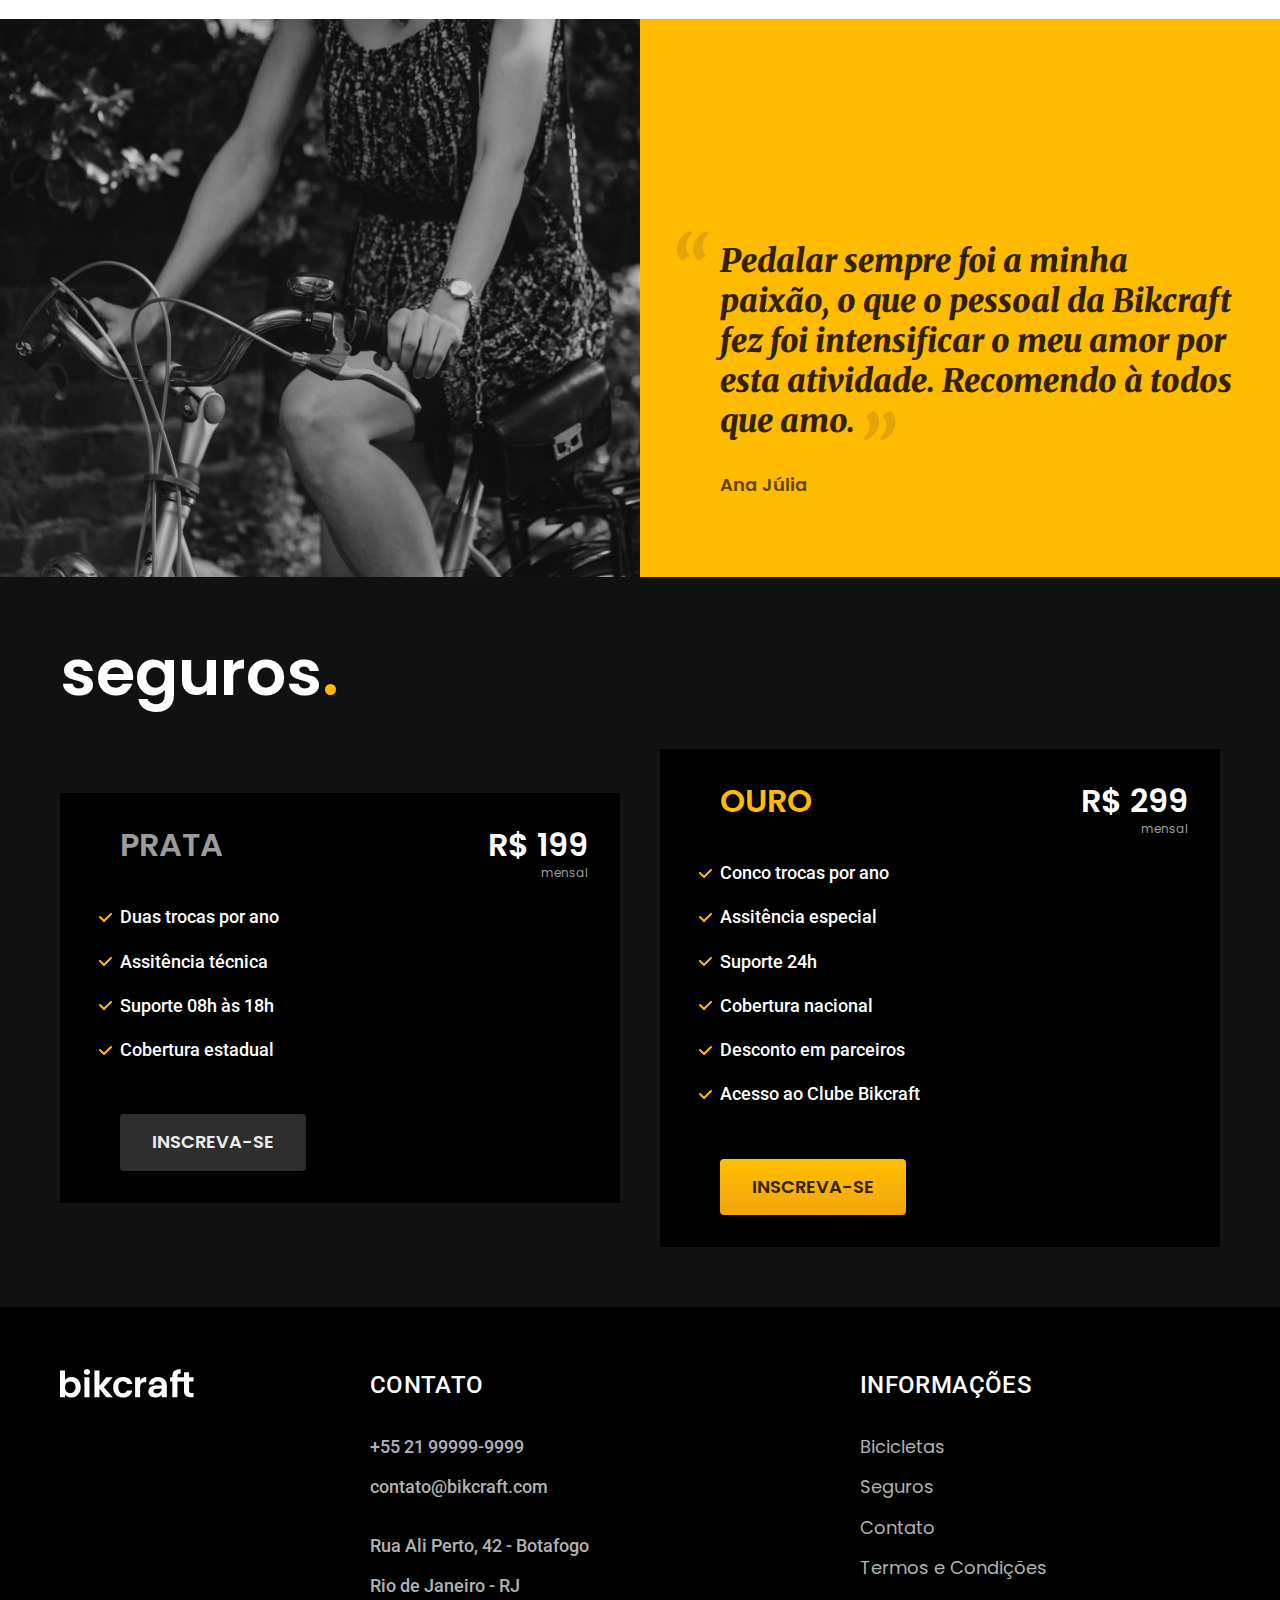
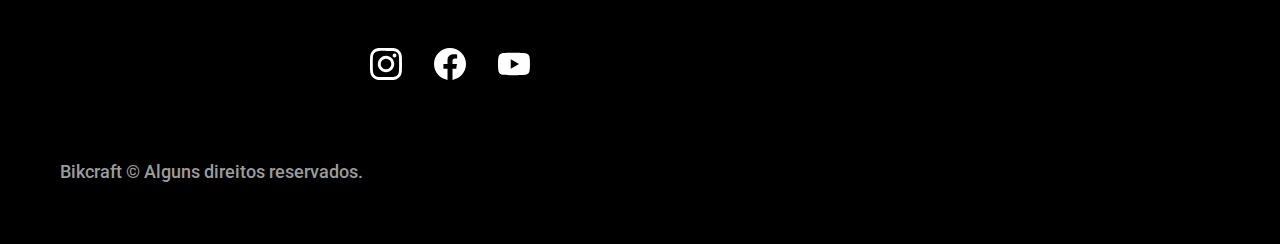
==== commit 8f199a0f: "footer" ====
--- a/index.html
+++ b/index.html
@@ -154,6 +154,44 @@
       </div>
     </div>
   </article>
+
+  <footer class="footer-bg">
+    <div class="footer container">
+      <img src="./img/bikcraft.svg" alt="Bikcraft">
+      <div class="footer-contato">
+        <h3 class="font-2-l-b cor-0">Contato</h3>
+        <ul class="font-2-m cor-5">
+          <li><a href="tel:+5521999999999">+55 21 99999-9999</a></li>
+          <li><a href="mailto:contato@bikcraft.com">contato@bikcraft.com</a></li>
+          <li>Rua Ali Perto, 42 - Botafogo</li>
+          <li>Rio de Janeiro - RJ</li>
+        </ul>
+        <div class="footer-redes">
+          <a href="./">
+            <img src="./img/redes/instagram.svg" alt="instagram">
+          </a>
+          <a href="./">
+            <img src="./img/redes/facebook.svg" alt="facebook">
+          </a>
+          <a href="./">
+            <img src="./img/redes/youtube.svg" alt="youtube">
+          </a>
+        </div>
+      </div>
+      <div class="footer-informacoes">
+        <h3 class="font-2-l-b cor-0">Informações</h3>
+        <nav>
+          <ul class="font-1-m cor-5">
+            <li><a href="./bicicletas.html">Bicicletas</a></li>
+            <li><a href="./seguros.html">Seguros</a></li>
+            <li><a href="./contato.html">Contato</a></li>
+            <li><a href="./termos.html">Termos e Condições</a></li>
+          </ul>
+        </nav>
+      </div>
+      <p class="footer-copy font-2-m cor-6">Bikcraft &copy; Alguns direitos reservados.</p>
+    </div>
+  </footer>
 </body>
 
 </html>--- a/css/style.css
+++ b/css/style.css
@@ -3,6 +3,7 @@
 @import "./utilidades/cores.css";
 
 @import "./global/header.css";
+@import "./global/footer.css";
 
 /* UTILIDADES */
 @import "./utilidades/componentes.css";
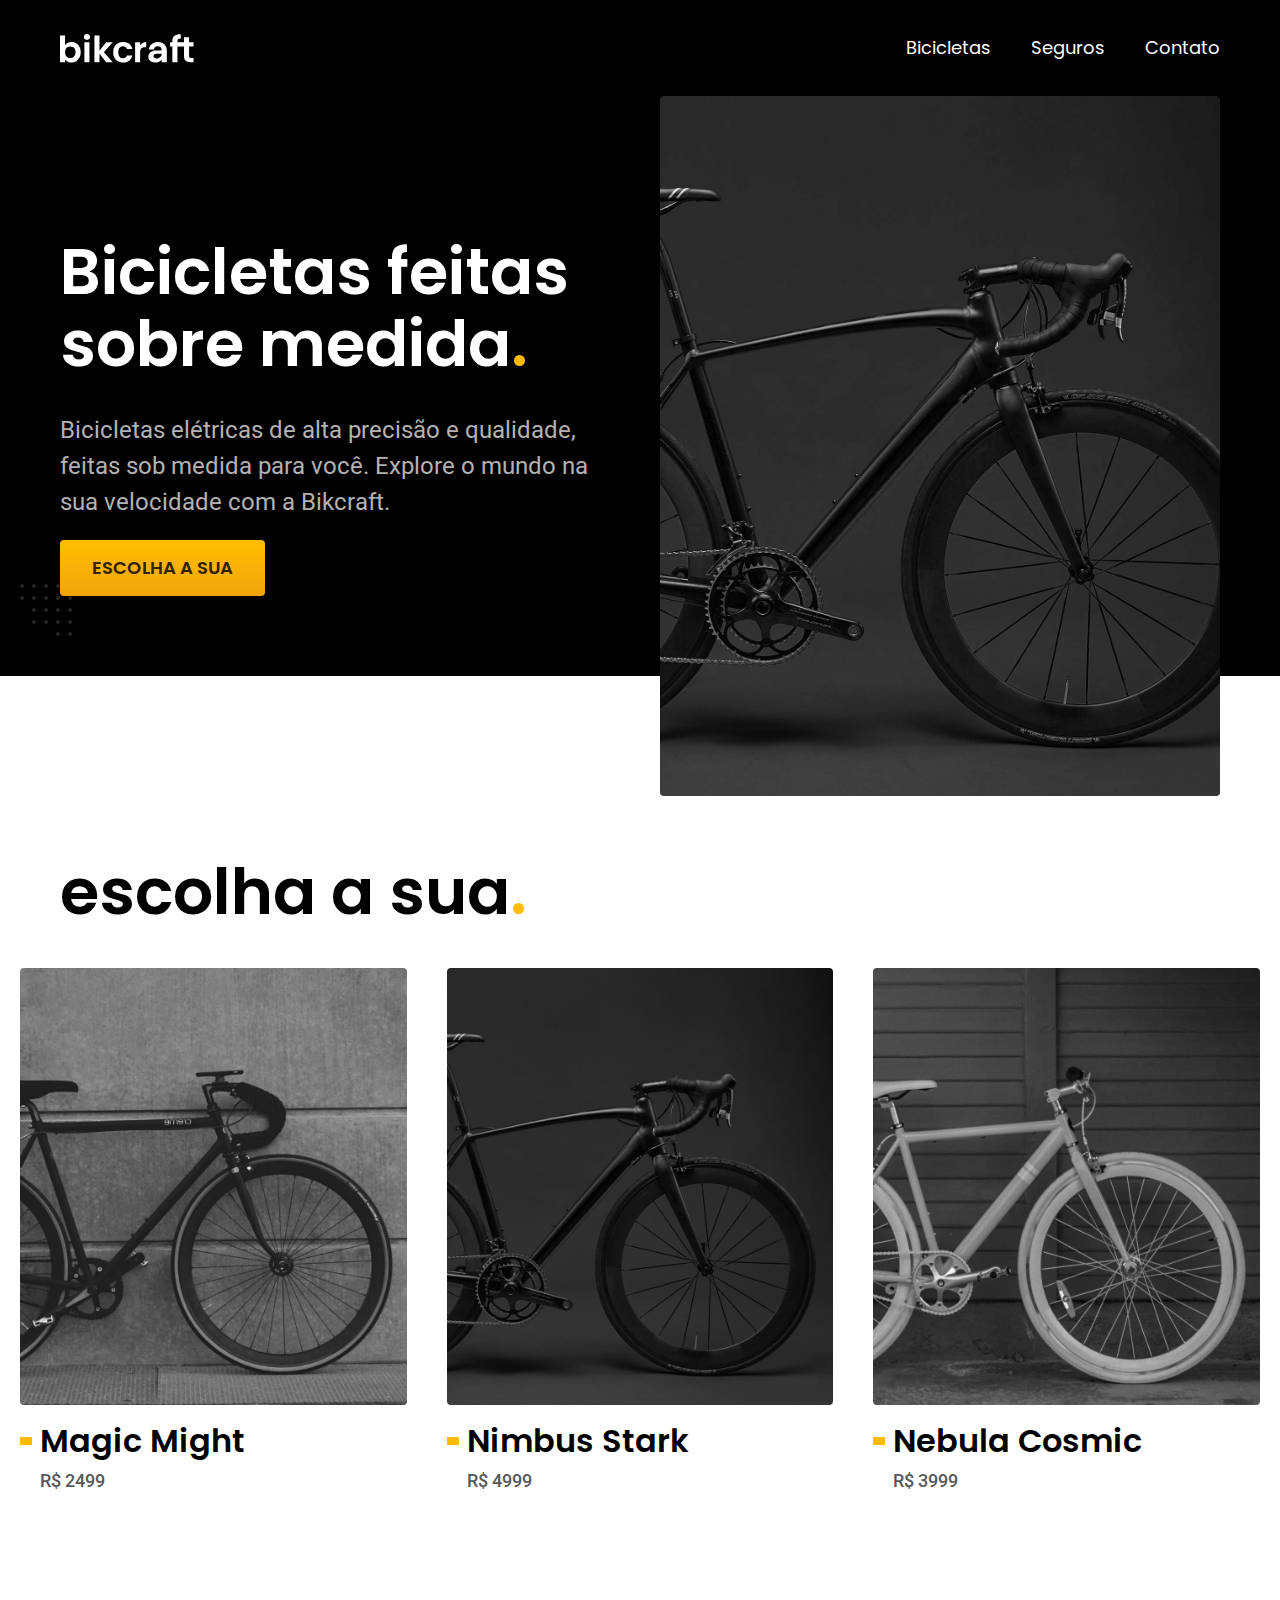
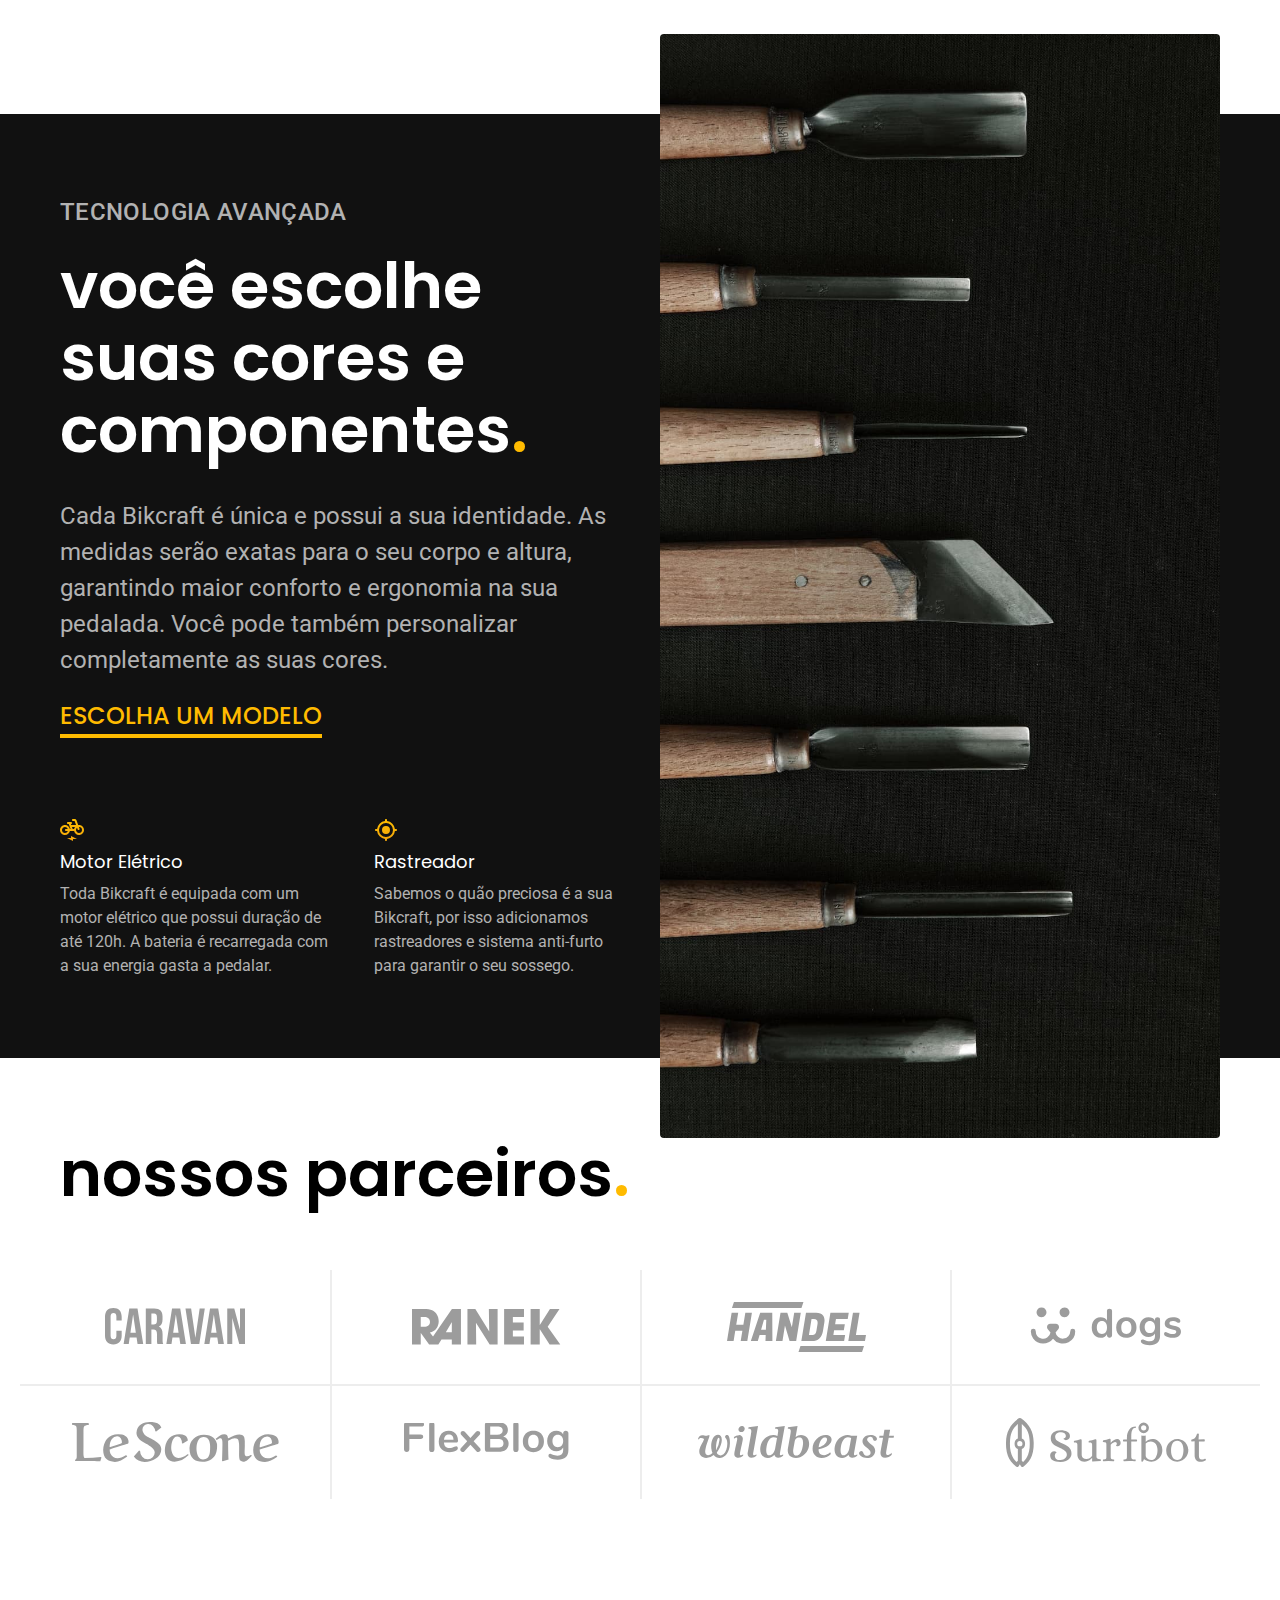
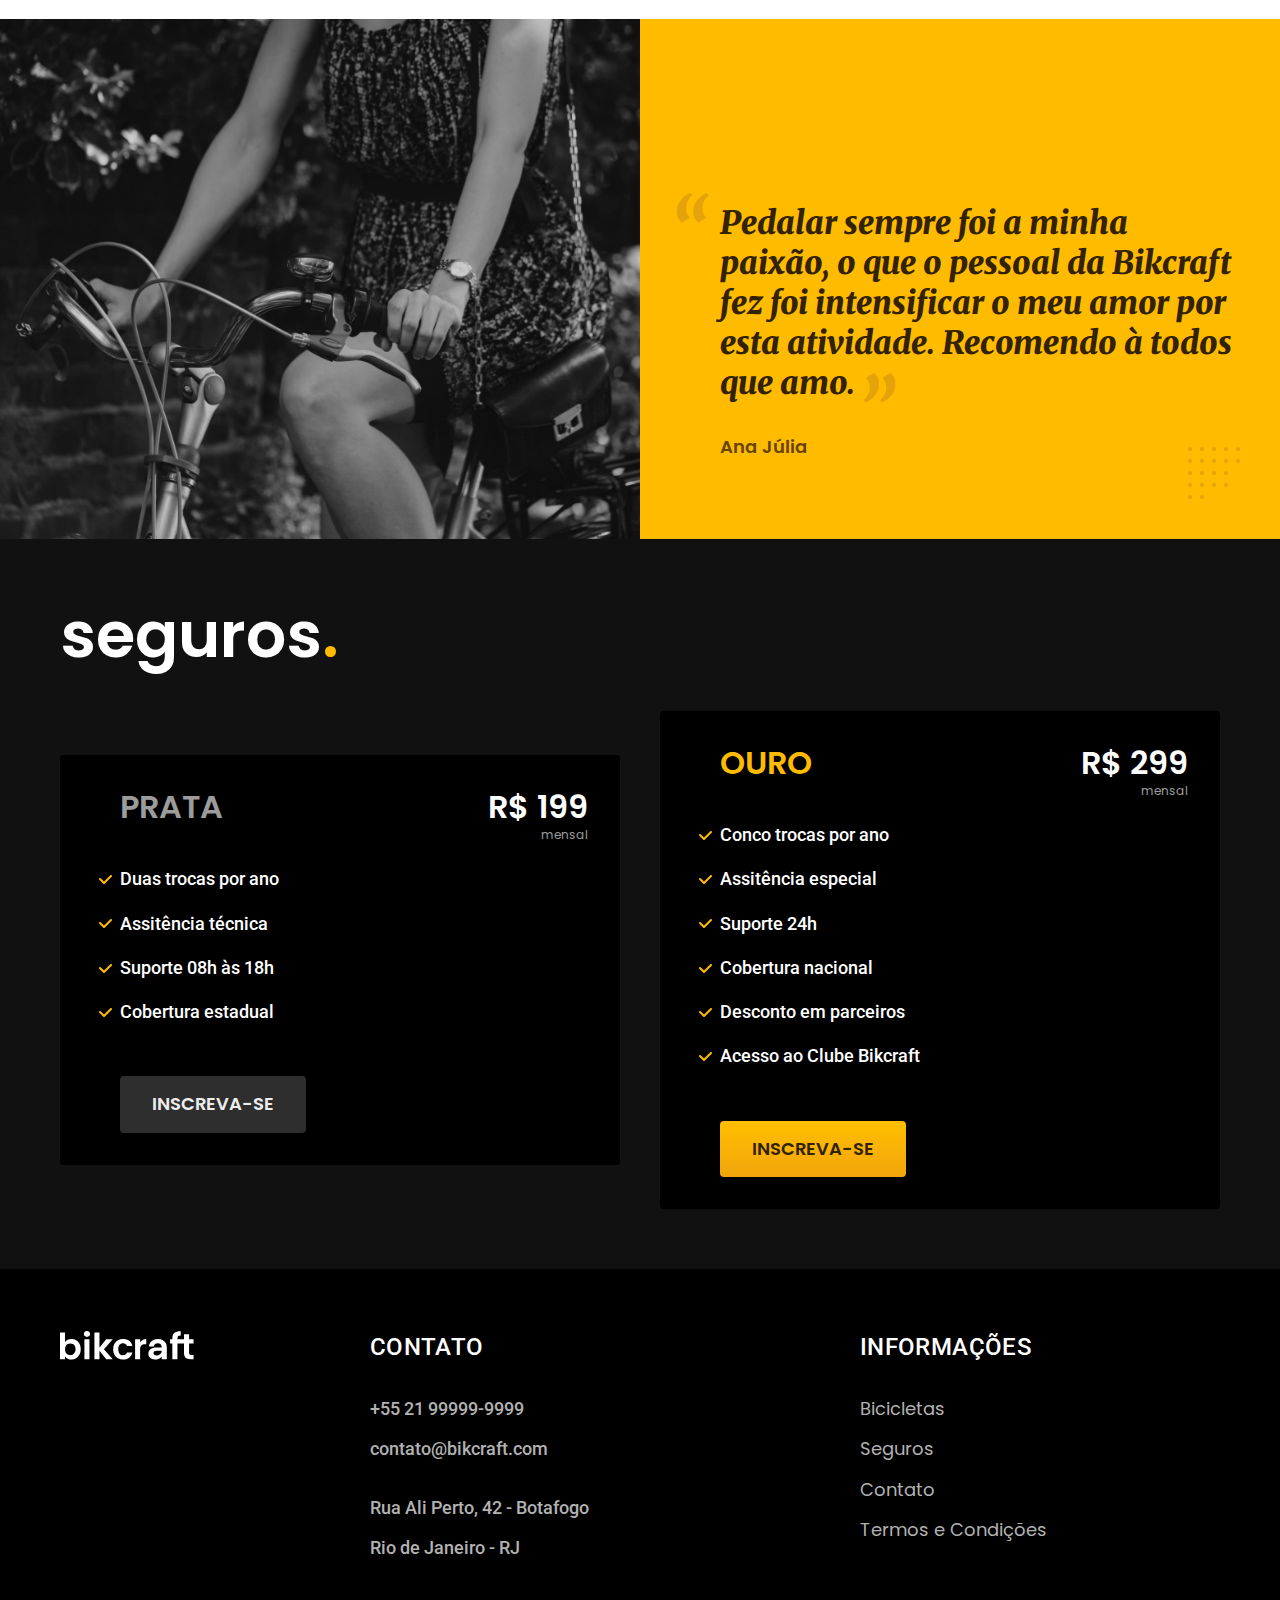
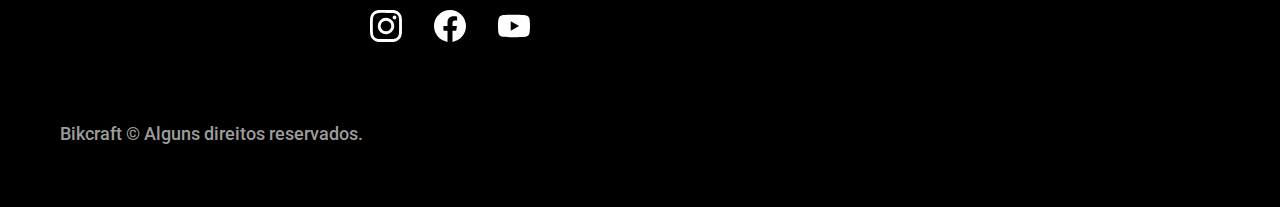
==== commit 9f03eaf0: "Implementação do Javascript" ====
--- a/index.html
+++ b/index.html
@@ -7,6 +7,7 @@
   <title>Bikcraft - Bicicletas Elétricas</title>
   <meta name="description" content="Bicicletas elétricas de alta precisão e qualidade, feitas sob medida para o cliente. Explore o mundo na sua velocidade com a Bikcraft.">
 
+  <link rel="preload" href="./css/style.css" as="style">
   <link rel="stylesheet" href="./css/style.css">
 
   <link rel="preconnect" href="https://fonts.googleapis.com">
@@ -192,6 +193,8 @@
       <p class="footer-copy font-2-m cor-6">Bikcraft &copy; Alguns direitos reservados.</p>
     </div>
   </footer>
+
+  <script src="./js/script.js"></script>
 </body>
 
 </html>--- a/css/style.css
+++ b/css/style.css
@@ -7,6 +7,7 @@
 
 /* UTILIDADES */
 @import "./utilidades/componentes.css";
+@import "./utilidades/formulario.css";
 
 /* HOME */
 @import "./home/introducao.css";
@@ -16,6 +17,23 @@
 
 /* BICICLETAS */
 @import "./bicicletas/bicicletas-lista.css";
+@import "./bicicletas/bicicletas.css";
+
+/* BICICLETAS */
+@import "./bicicleta/bicicleta.css";
+@import "./bicicleta/seguro.css";
 
 /* SEGUROS */
 @import "./seguros/seguros.css";
+@import "./seguros/vantagens.css";
+@import "./seguros/perguntas.css";
+
+/* CONTATO */
+@import "./contato/contato.css";
+@import "./contato/lojas.css";
+
+/* ORÇAMENTO */
+@import "./orcamento/orcamento.css";
+
+/* TERMOS */
+@import "./termos/termos.css";
--- a/css/style.css
+++ b/css/style.css
@@ -7,6 +7,7 @@
 
 /* UTILIDADES */
 @import "./utilidades/componentes.css";
+@import "./utilidades/formulario.css";
 
 /* HOME */
 @import "./home/introducao.css";
@@ -16,6 +17,23 @@
 
 /* BICICLETAS */
 @import "./bicicletas/bicicletas-lista.css";
+@import "./bicicletas/bicicletas.css";
+
+/* BICICLETAS */
+@import "./bicicleta/bicicleta.css";
+@import "./bicicleta/seguro.css";
 
 /* SEGUROS */
 @import "./seguros/seguros.css";
+@import "./seguros/vantagens.css";
+@import "./seguros/perguntas.css";
+
+/* CONTATO */
+@import "./contato/contato.css";
+@import "./contato/lojas.css";
+
+/* ORÇAMENTO */
+@import "./orcamento/orcamento.css";
+
+/* TERMOS */
+@import "./termos/termos.css";
